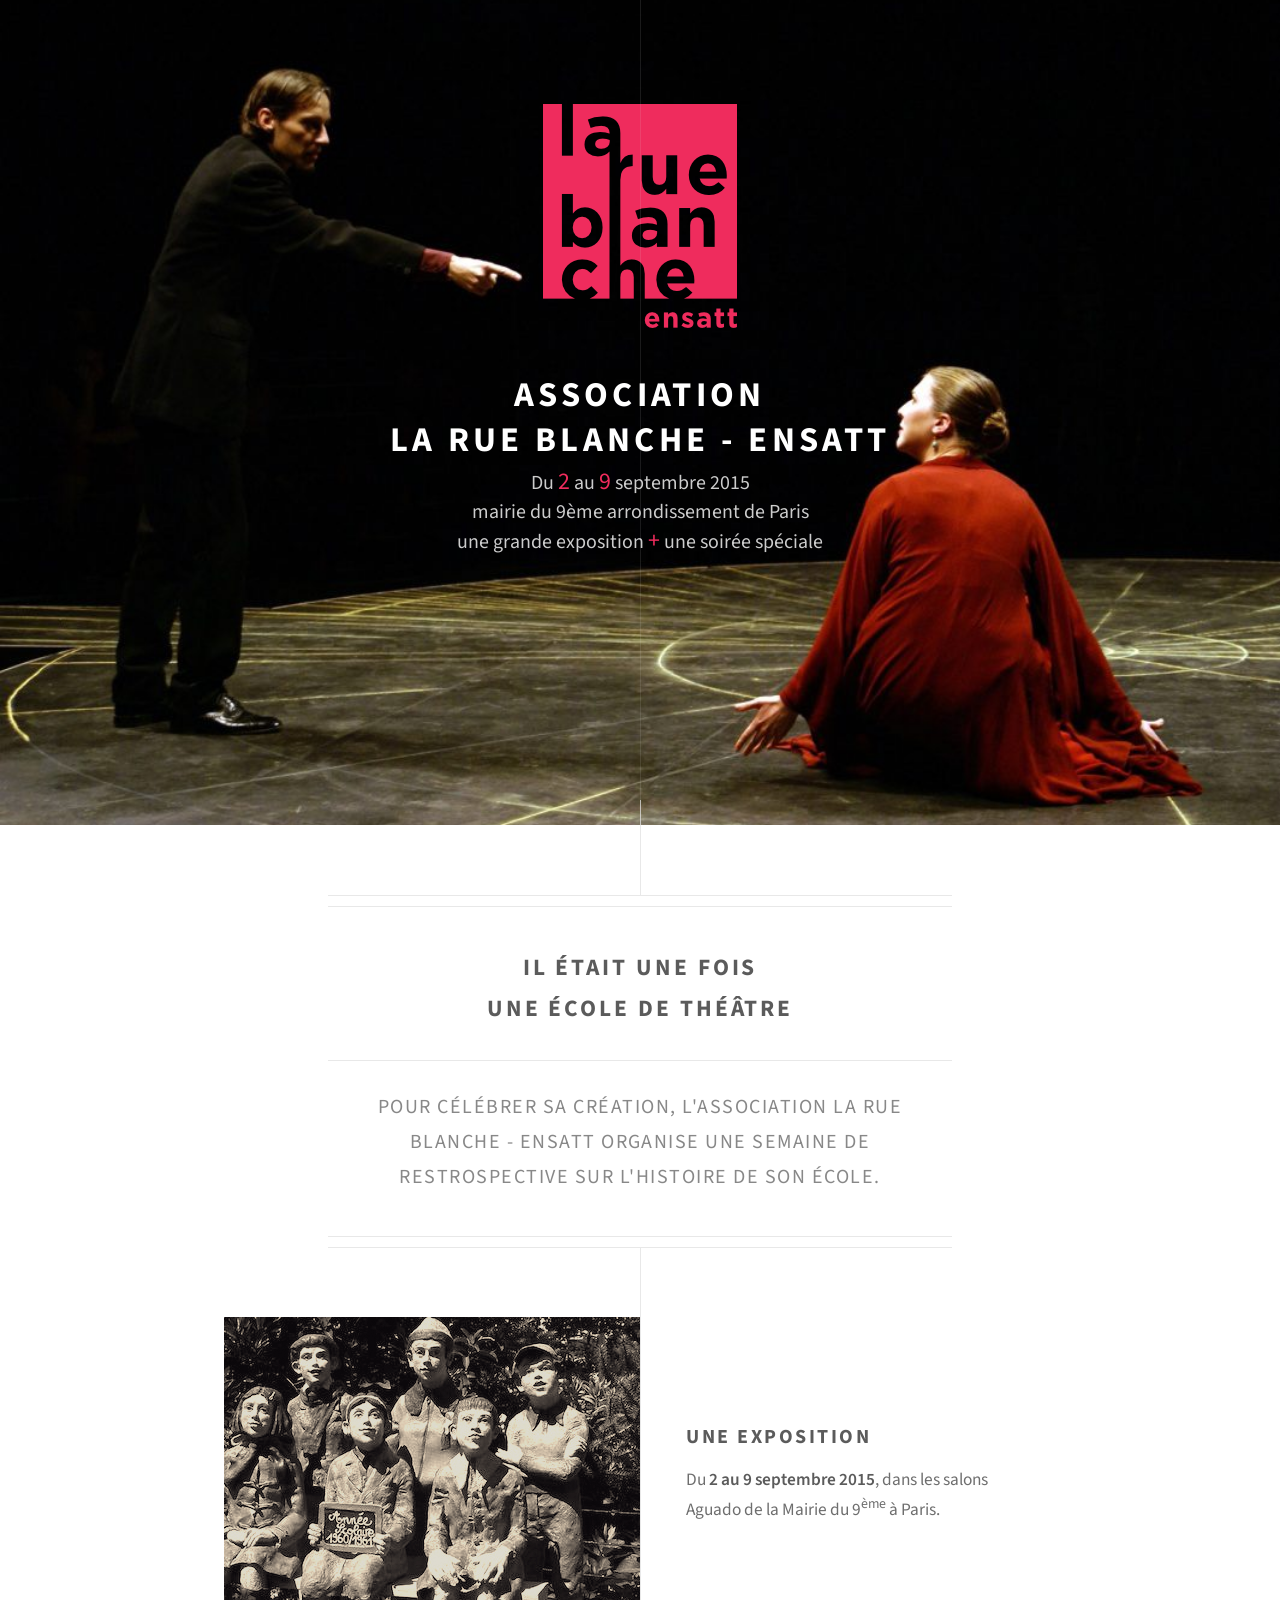
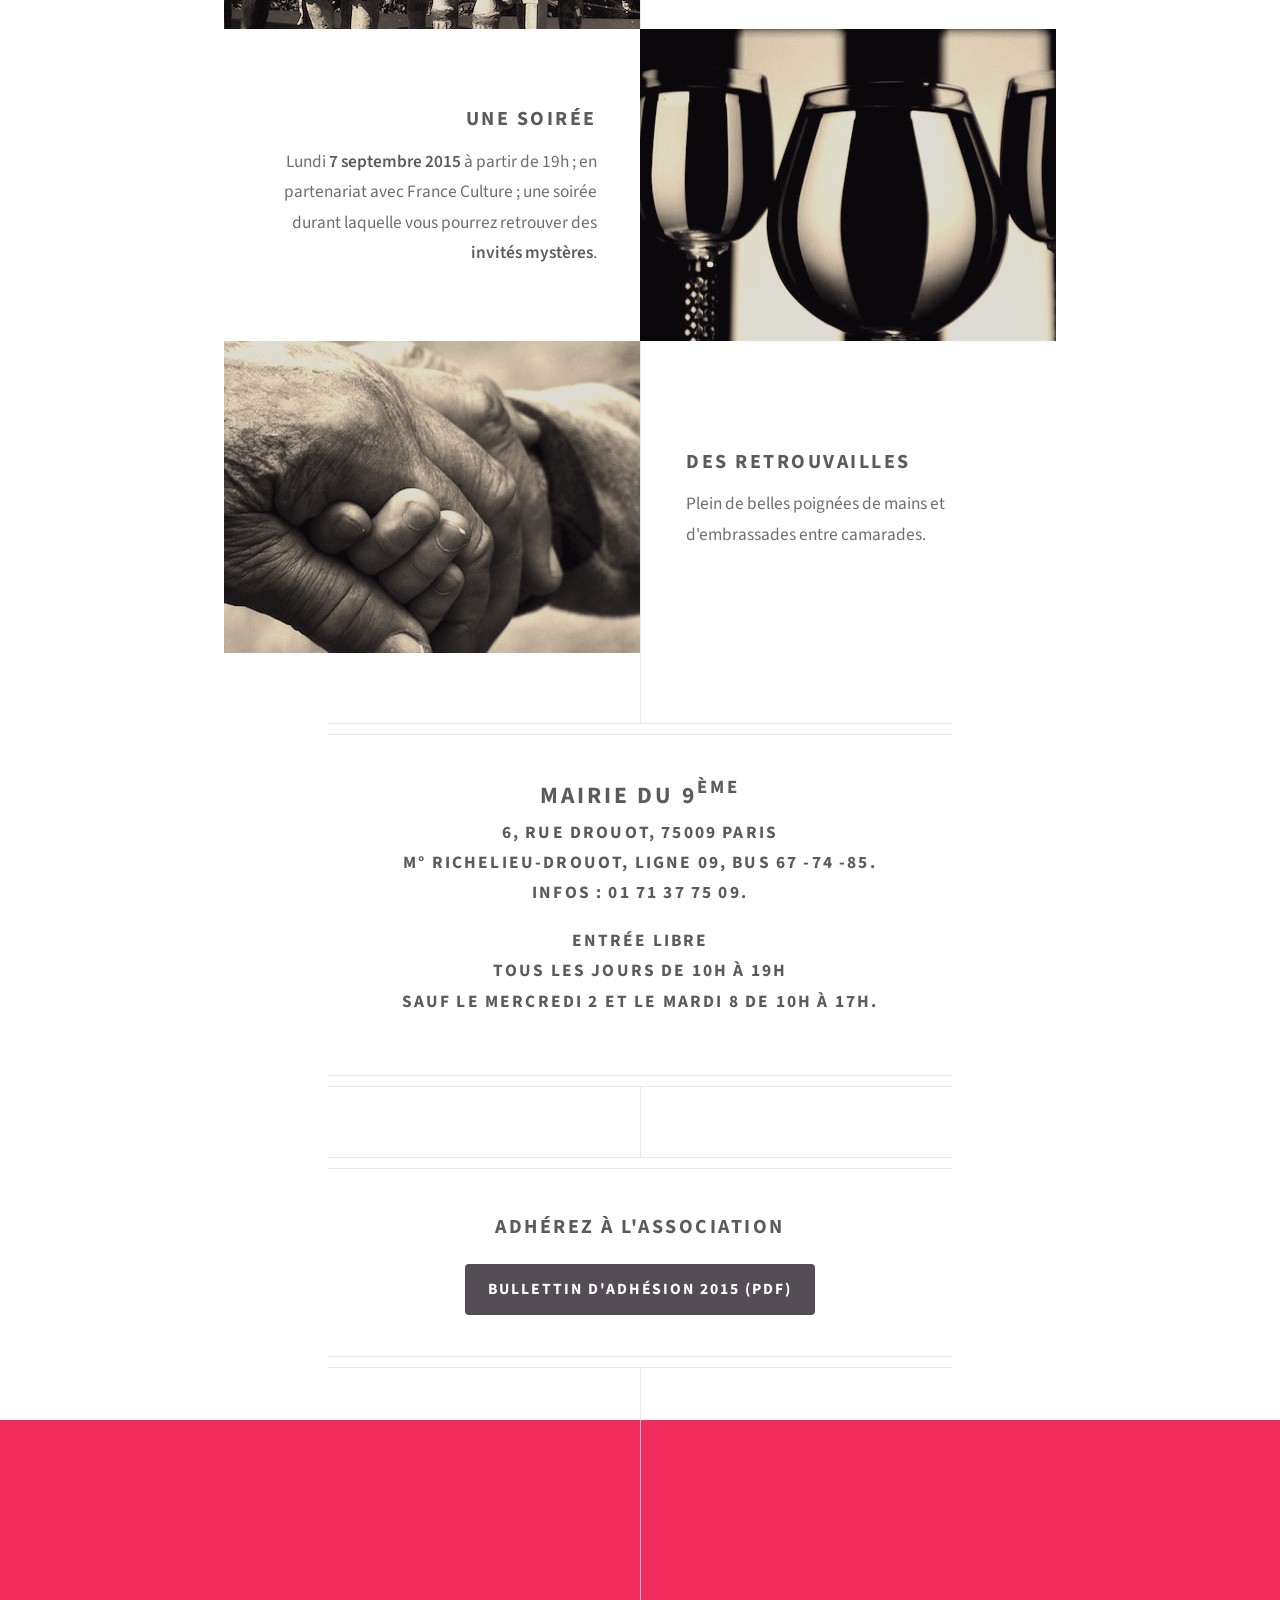
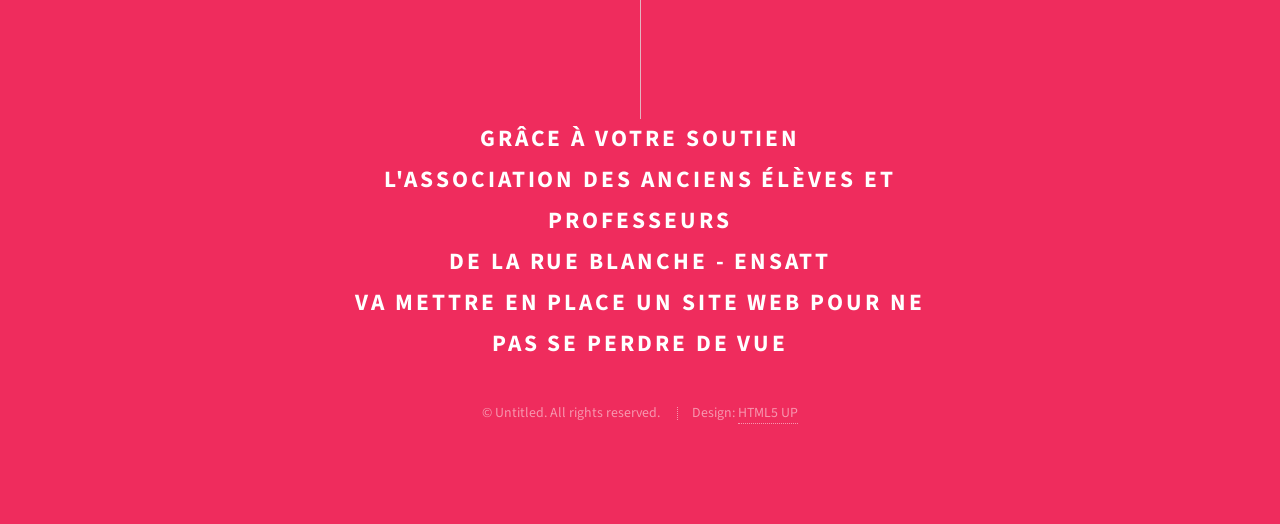
==== index.html @ acff4a2f "optimisation" ====
<!DOCTYPE HTML>
<!--
	Directive by HTML5 UP
	html5up.net | @n33co
	Free for personal and commercial use under the CCA 3.0 license (html5up.net/license)
-->
<html>

<head>
    <title>Association de la rue blanche ENSATT - l'exposition</title>
    <meta charset="utf-8" />
    <meta name="viewport" content="width=device-width, initial-scale=1" />
    <!--[if lte IE 8]><script src="assets/js/ie/html5shiv.js"></script><![endif]-->
    <link rel="stylesheet" href="assets/css/main.css" />
    <!--[if lte IE 8]><link rel="stylesheet" href="assets/css/ie8.css" /><![endif]-->
    <link rel="apple-touch-icon" sizes="57x57" href="ico/apple-icon-57x57.png">
    <link rel="apple-touch-icon" sizes="60x60" href="ico/apple-icon-60x60.png">
    <link rel="apple-touch-icon" sizes="72x72" href="ico/apple-icon-72x72.png">
    <link rel="apple-touch-icon" sizes="76x76" href="ico/apple-icon-76x76.png">
    <link rel="apple-touch-icon" sizes="114x114" href="ico//apple-icon-114x114.png">
    <link rel="apple-touch-icon" sizes="120x120" href="ico//apple-icon-120x120.png">
    <link rel="apple-touch-icon" sizes="144x144" href="ico//apple-icon-144x144.png">
    <link rel="apple-touch-icon" sizes="152x152" href="ico//apple-icon-152x152.png">
    <link rel="apple-touch-icon" sizes="180x180" href="ico//apple-icon-180x180.png">
    <link rel="icon" type="image/png" sizes="192x192" href="ico/android-icon-192x192.png">
    <link rel="icon" type="image/png" sizes="32x32" href="ico/favicon-32x32.png">
    <link rel="icon" type="image/png" sizes="96x96" href="ico/favicon-96x96.png">
    <link rel="icon" type="image/png" sizes="16x16" href="ico/favicon-16x16.png">
    <link rel="manifest" href="ico/manifest.json">
    <meta name="msapplication-TileColor" content="#ffffff">
    <meta name="msapplication-TileImage" content="ico/ms-icon-144x144.png">
    <meta name="theme-color" content="#ffffff">
</head>

<body>
    <!-- Header -->
    <div id="header">
        <img src="img/logo-rue-blanche-ensatt.png" alt="Logo la rue blanche Ensatt">
        <h1>Association<br> La rue blanche - ENSATT</h1>
        <p>Du <span class="color">2</span> au <span class="color">9</span> septembre 2015
            <br> mairie du 9ème arrondissement de Paris
            <br> une grande exposition <span class="color">+</span> une soirée spéciale</p>
        <br>
        <br>
    </div>
    <!-- Main -->
    <div id="main">
        <header class="major container 75%">
            <h2>Il était une fois<br> une école de théâtre</h2>
            <p>Pour célébrer sa création, l'association La rue Blanche - ENSATT organise une semaine de restrospective sur l'histoire de son école.</p>
        </header>
        <div class="box alt container">
            <section class="feature left">
                <span class="image"><img src="images/classes.jpg" alt="" /></span>
                <div class="content">
                    <h3>Une exposition</h3>
                    <p>Du <strong>2 au 9 septembre 2015</strong>, dans les salons Aguado de la Mairie du 9<sup>ème</sup> à Paris.</p>
                </div>
            </section>
            <section class="feature right">
                <span class="image"><img src="images/verres.jpg" alt="" /></span>
                <div class="content">
                    <h3>Une soirée</h3>
                    <p>Lundi <strong>7 septembre 2015</strong> à partir de 19h ; en partenariat avec France Culture ; une soirée durant laquelle vous pourrez retrouver des <strong>invités mystères</strong>.</p>
                </div>
            </section>
            <section class="feature left">
                <span class="image"><img src="images/mains.jpg" alt="" /></span>
                <div class="content">
                    <h3>Des retrouvailles</h3>
                    <p>Plein de belles poignées de mains et d'embrassades entre camarades.</p>
                </div>
            </section>
        </div>
        <header class="major container 75%">
            <h2>Mairie du 9<sup>ème</sup></h2>
            <h6>6, rue Drouot, 75009 Paris<br>M° Richelieu-Drouot, Ligne 09, Bus 67 -74 -85.<br>Infos : 01 71 37 75 09.
					</h6>
            <h6>Entrée libre<br>Tous les jours de 10h à 19h<br>Sauf le mercredi 2 et le mardi 8 de 10h à 17h.</h6>
        </header>
        <!-- 				<div class="major container 75%">
					<h2>Avec votre soutien
					<br>
					l'Association des anciens
					<br>
					de la rue blanche - ENSATT
					<br>
					va mettre en place un site web pour ne pas se perdre de vue
					</h2>
				</div> -->
        <!--
				<div class="box container">
					<header>
						<h2>A lot of generic stuff</h2>
					</header>
					<section>
						<header>
							<h3>Paragraph</h3>
							<p>This is the subtitle for this particular heading</p>
						</header>
						<p>Phasellus nisl nisl, varius id <sup>porttitor sed pellentesque</sup> ac orci. Pellentesque
						habitant <strong>strong</strong> tristique <b>bold</b> et netus <i>italic</i> malesuada <em>emphasized</em> ac turpis egestas. Morbi
						leo suscipit ut. Praesent <sub>id turpis vitae</sub> turpis pretium ultricies. Vestibulum sit
						amet risus elit.</p>
					</section>
					<section>
						<header>
							<h3>Blockquote</h3>
						</header>
						<blockquote>Fringilla nisl. Donec accumsan interdum nisi, quis tincidunt felis sagittis eget.
						tempus euismod. Vestibulum ante ipsum primis in faucibus.</blockquote>
					</section>
					<section>
						<header>
							<h3>Divider</h3>
						</header>
						<p>Donec consectetur vestibulum dolor et pulvinar. Etiam vel felis enim, at viverra
						ligula. Ut porttitor sagittis lorem, quis eleifend nisi ornare vel. Praesent nec orci
						facilisis leo magna. Cras sit amet urna eros, id egestas urna. Quisque aliquam
						tempus euismod. Vestibulum ante ipsum primis in faucibus orci luctus et ultrices
						posuere cubilia.</p>
						<hr />
						<p>Donec consectetur vestibulum dolor et pulvinar. Etiam vel felis enim, at viverra
						ligula. Ut porttitor sagittis lorem, quis eleifend nisi ornare vel. Praesent nec orci
						facilisis leo magna. Cras sit amet urna eros, id egestas urna. Quisque aliquam
						tempus euismod. Vestibulum ante ipsum primis in faucibus orci luctus et ultrices
						posuere cubilia.</p>
					</section>
					<section>
						<header>
							<h3>Unordered List</h3>
						</header>
						<ul class="default">
							<li>Donec consectetur vestibulum dolor et pulvinar. Etiam vel felis enim, at viverra ligula. Ut porttitor sagittis lorem, quis eleifend nisi ornare vel.</li>
							<li>Donec consectetur vestibulum dolor et pulvinar. Etiam vel felis enim, at viverra ligula. Ut porttitor sagittis lorem, quis eleifend nisi ornare vel.</li>
							<li>Donec consectetur vestibulum dolor et pulvinar. Etiam vel felis enim, at viverra ligula. Ut porttitor sagittis lorem, quis eleifend nisi ornare vel.</li>
							<li>Donec consectetur vestibulum dolor et pulvinar. Etiam vel felis enim, at viverra ligula. Ut porttitor sagittis lorem, quis eleifend nisi ornare vel.</li>
						</ul>
					</section>
					<section>
						<header>
							<h3>Ordered List</h3>
						</header>
						<ol class="default">
							<li>Donec consectetur vestibulum dolor et pulvinar. Etiam vel felis enim, at viverra ligula. Ut porttitor sagittis lorem, quis eleifend nisi ornare vel.</li>
							<li>Donec consectetur vestibulum dolor et pulvinar. Etiam vel felis enim, at viverra ligula. Ut porttitor sagittis lorem, quis eleifend nisi ornare vel.</li>
							<li>Donec consectetur vestibulum dolor et pulvinar. Etiam vel felis enim, at viverra ligula. Ut porttitor sagittis lorem, quis eleifend nisi ornare vel.</li>
							<li>Donec consectetur vestibulum dolor et pulvinar. Etiam vel felis enim, at viverra ligula. Ut porttitor sagittis lorem, quis eleifend nisi ornare vel.</li>
						</ol>
					</section>
					<section>
						<header>
							<h3>Table</h3>
						</header>
						<div class="table-wrapper">
							<table class="default">
								<thead>
									<tr>
										<th>ID</th>
										<th>Name</th>
										<th>Description</th>
										<th>Price</th>
									</tr>
								</thead>
								<tbody>
									<tr>
										<td>45815</td>
										<td>Something</td>
										<td>Ut porttitor sagittis lorem, quis eleifend nisi ornare vel.</td>
										<td>29.99</td>
									</tr>
									<tr>
										<td>24524</td>
										<td>Nothing</td>
										<td>Ut porttitor sagittis lorem, quis eleifend nisi ornare vel.</td>
										<td>19.99</td>
									</tr>
									<tr>
										<td>45815</td>
										<td>Something</td>
										<td>Ut porttitor sagittis lorem, quis eleifend nisi ornare vel.</td>
										<td>29.99</td>
									</tr>
									<tr>
										<td>24524</td>
										<td>Nothing</td>
										<td>Ut porttitor sagittis lorem, quis eleifend nisi ornare vel.</td>
										<td>19.99</td>
									</tr>
								</tbody>
								<tfoot>
									<tr>
										<td colspan="3"></td>
										<td>100.00</td>
									</tr>
								</tfoot>
							</table>
						</div>
					</section>
					<section>
						<header>
							<h3>Form</h3>
						</header>
						<form method="post" action="#">
							<div class="row">
								<div class="6u 12u(mobilep)">
									<label for="name">Name</label>
									<input class="text" type="text" name="name" id="name" value="" placeholder="John Doe" />
								</div>
								<div class="6u 12u(mobilep)">
									<label for="email">Email</label>
									<input class="text" type="text" name="email" id="email" value="" placeholder="johndoe@domain.tld" />
								</div>
							</div>
							<div class="row">
								<div class="12u">
									<label for="subject">Subject</label>
									<input class="text" type="text" name="subject" id="subject" value="" placeholder="Enter your subject" />
								</div>
							</div>
							<div class="row">
								<div class="12u">
									<label for="subject">Message</label>
									<textarea name="message" id="message" placeholder="Enter your message" rows="6"></textarea>
								</div>
							</div>
							<div class="row">
								<div class="12u">
									<ul class="actions">
										<li><input type="submit" value="Send" /></li>
										<li><input type="reset" value="Reset" class="alt" /></li>
									</ul>
								</div>
							</div>
						</form>
					</section>
				</div>
				-->
        <footer class="major container 75%">
            <h3>Adhérez à l'association</h3>
            <ul class="actions">
                <li><a href="/documents/bulletin-adhesion-lrb-ensat-2015.pdf" class="button">Bullettin d'adhésion 2015 (pdf)</a></li>
            </ul>
        </footer>
    </div>
    <!-- Footer -->
    <div id="footer">
        <div class="container 75%">
            <div class="major container 75%">
                <h2>Grâce à votre soutien
					<br>
					L'Association des anciens élèves et professeurs
					<br>
					de la rue blanche - ENSATT
					<br>
					va mettre en place un site web pour ne pas se perdre de vue
					</h2>
            </div>
            <!-- 	<header class="major last">
						<h2>Inscription à la newsletter</h2>
					</header>

					<p>Envoyer nous votre adresse afin que nous puissions vous envoyer les actualités de l'association.</p>

					<form method="post" action="#">
						<div class="row">
							<div class="12u">
								<input type="email" name="email" placeholder="Email" />
							</div>
						</div>
						<div class="row">
							<div class="12u">
								<ul class="actions">
									<li><input type="submit" value="S'inscrire" /></li>
								</ul>
							</div>
						</div>
					</form>

					<ul class="icons">
						<li><a href="#" class="icon fa-twitter"><span class="label">Twitter</span></a></li>
						<li><a href="#" class="icon fa-facebook"><span class="label">Facebook</span></a></li>
						<li><a href="#" class="icon fa-instagram"><span class="label">Instagram</span></a></li>
						<li><a href="#" class="icon fa-github"><span class="label">Github</span></a></li>
					</ul> -->
            <ul class="copyright">
                <li>&copy; Untitled. All rights reserved.</li>
                <li>Design: <a href="http://html5up.net">HTML5 UP</a></li>
            </ul>
        </div>
    </div>
    <!-- Scripts -->
    <!-- <script src="assets/js/jquery.min.js"></script>
    <script src="assets/js/skel.min.js"></script>
    <script src="assets/js/util.js"></script> -->
    <!--[if lte IE 8]><script src="assets/js/ie/respond.min.js"></script><![endif]-->
    <!-- <script src="assets/js/main.js"></script> -->
</body>

</html>
---- assets/css/main.css ----
@import url("font-awesome.min.css");
@import url("http://fonts.googleapis.com/css?family=Source+Sans+Pro:300,300italic,400,400italic,600,600italic,700,700italic");

/*
	Directive by HTML5 UP
	html5up.net | @n33co
	Free for personal and commercial use under the CCA 3.0 license (html5up.net/license)
*/

/* Reset */

	html, body, div, span, applet, object, iframe, h1, h2, h3, h4, h5, h6, p, blockquote, pre, a, abbr, acronym, address, big, cite, code, del, dfn, em, img, ins, kbd, q, s, samp, small, strike, strong, sub, sup, tt, var, b, u, i, center, dl, dt, dd, ol, ul, li, fieldset, form, label, legend, table, caption, tbody, tfoot, thead, tr, th, td, article, aside, canvas, details, embed, figure, figcaption, footer, header, hgroup, menu, nav, output, ruby, section, summary, time, mark, audio, video {
		margin: 0;
		padding: 0;
		border: 0;
		font-size: 100%;
		font: inherit;
		vertical-align: baseline;
	}

	article, aside, details, figcaption, figure, footer, header, hgroup, menu, nav, section {
		display: block;
	}

	body {
		line-height: 1;
	}

	ol, ul {
		list-style: none;
	}

	blockquote, q {
		quotes: none;
	}

	blockquote:before, blockquote:after, q:before, q:after {
		content: '';
		content: none;
	}

	table {
		border-collapse: collapse;
		border-spacing: 0;
	}

	body {
		-webkit-text-size-adjust: none;
	}

/* Box Model */

	*, *:before, *:after {
		-moz-box-sizing: border-box;
		-webkit-box-sizing: border-box;
		box-sizing: border-box;
	}

/* Containers */

	.container {
		margin-left: auto;
		margin-right: auto;
	}

	.container.\31 25\25 {
		width: 100%;
		max-width: 63.75em;
		min-width: 51em;
	}

	.container.\37 5\25 {
		width: 38.25em;
	}

	.container.\35 0\25 {
		width: 25.5em;
	}

	.container.\32 5\25 {
		width: 12.75em;
	}

	.container {
		width: 51em;
	}

	@media screen and (max-width: 1680px) {

		.container.\31 25\25 {
			width: 100%;
			max-width: 63.75em;
			min-width: 51em;
		}

		.container.\37 5\25 {
			width: 38.25em;
		}

		.container.\35 0\25 {
			width: 25.5em;
		}

		.container.\32 5\25 {
			width: 12.75em;
		}

		.container {
			width: 51em;
		}

	}

	@media screen and (max-width: 1280px) {

		.container.\31 25\25 {
			width: 100%;
			max-width: 60em;
			min-width: 48em;
		}

		.container.\37 5\25 {
			width: 36em;
		}

		.container.\35 0\25 {
			width: 24em;
		}

		.container.\32 5\25 {
			width: 12em;
		}

		.container {
			width: 48em;
		}

	}

	@media screen and (max-width: 980px) {

		.container.\31 25\25 {
			width: 100%;
			max-width: 118.75%;
			min-width: 95%;
		}

		.container.\37 5\25 {
			width: 71.25%;
		}

		.container.\35 0\25 {
			width: 47.5%;
		}

		.container.\32 5\25 {
			width: 23.75%;
		}

		.container {
			width: 95%;
		}

	}

	@media screen and (max-width: 840px) {

		.container.\31 25\25 {
			width: 100%;
			max-width: 118.75%;
			min-width: 95%;
		}

		.container.\37 5\25 {
			width: 71.25%;
		}

		.container.\35 0\25 {
			width: 47.5%;
		}

		.container.\32 5\25 {
			width: 23.75%;
		}

		.container {
			width: 95% !important;
		}

	}

	@media screen and (max-width: 736px) {

		.container.\31 25\25 {
			width: 100%;
			max-width: 112.5%;
			min-width: 90%;
		}

		.container.\37 5\25 {
			width: 67.5%;
		}

		.container.\35 0\25 {
			width: 45%;
		}

		.container.\32 5\25 {
			width: 22.5%;
		}

		.container {
			width: 90% !important;
		}

	}

	@media screen and (max-width: 480px) {

		.container.\31 25\25 {
			width: 100%;
			max-width: 125%;
			min-width: 100%;
		}

		.container.\37 5\25 {
			width: 75%;
		}

		.container.\35 0\25 {
			width: 50%;
		}

		.container.\32 5\25 {
			width: 25%;
		}

		.container {
			width: 100% !important;
		}

	}

/* Grid */

	.row {
		border-bottom: solid 1px transparent;
		-moz-box-sizing: border-box;
		-webkit-box-sizing: border-box;
		box-sizing: border-box;
	}

	.row > * {
		float: left;
		-moz-box-sizing: border-box;
		-webkit-box-sizing: border-box;
		box-sizing: border-box;
	}

	.row:after, .row:before {
		content: '';
		display: block;
		clear: both;
		height: 0;
	}

	.row.uniform > * > :first-child {
		margin-top: 0;
	}

	.row.uniform > * > :last-child {
		margin-bottom: 0;
	}

	.row.\30 \25 > * {
		padding: 0px 0 0 0px;
	}

	.row.\30 \25 {
		margin: 0px 0 -1px 0px;
	}

	.row.uniform.\30 \25 > * {
		padding: 0px 0 0 0px;
	}

	.row.uniform.\30 \25 {
		margin: 0px 0 -1px 0px;
	}

	.row > * {
		padding: 30px 0 0 30px;
	}

	.row {
		margin: -30px 0 -1px -30px;
	}

	.row.uniform > * {
		padding: 30px 0 0 30px;
	}

	.row.uniform {
		margin: -30px 0 -1px -30px;
	}

	.row.\32 00\25 > * {
		padding: 60px 0 0 60px;
	}

	.row.\32 00\25 {
		margin: -60px 0 -1px -60px;
	}

	.row.uniform.\32 00\25 > * {
		padding: 60px 0 0 60px;
	}

	.row.uniform.\32 00\25 {
		margin: -60px 0 -1px -60px;
	}

	.row.\31 50\25 > * {
		padding: 45px 0 0 45px;
	}

	.row.\31 50\25 {
		margin: -45px 0 -1px -45px;
	}

	.row.uniform.\31 50\25 > * {
		padding: 45px 0 0 45px;
	}

	.row.uniform.\31 50\25 {
		margin: -45px 0 -1px -45px;
	}

	.row.\35 0\25 > * {
		padding: 15px 0 0 15px;
	}

	.row.\35 0\25 {
		margin: -15px 0 -1px -15px;
	}

	.row.uniform.\35 0\25 > * {
		padding: 15px 0 0 15px;
	}

	.row.uniform.\35 0\25 {
		margin: -15px 0 -1px -15px;
	}

	.row.\32 5\25 > * {
		padding: 7.5px 0 0 7.5px;
	}

	.row.\32 5\25 {
		margin: -7.5px 0 -1px -7.5px;
	}

	.row.uniform.\32 5\25 > * {
		padding: 7.5px 0 0 7.5px;
	}

	.row.uniform.\32 5\25 {
		margin: -7.5px 0 -1px -7.5px;
	}

	.\31 2u, .\31 2u\24 {
		width: 100%;
		clear: none;
		margin-left: 0;
	}

	.\31 1u, .\31 1u\24 {
		width: 91.6666666667%;
		clear: none;
		margin-left: 0;
	}

	.\31 0u, .\31 0u\24 {
		width: 83.3333333333%;
		clear: none;
		margin-left: 0;
	}

	.\39 u, .\39 u\24 {
		width: 75%;
		clear: none;
		margin-left: 0;
	}

	.\38 u, .\38 u\24 {
		width: 66.6666666667%;
		clear: none;
		margin-left: 0;
	}

	.\37 u, .\37 u\24 {
		width: 58.3333333333%;
		clear: none;
		margin-left: 0;
	}

	.\36 u, .\36 u\24 {
		width: 50%;
		clear: none;
		margin-left: 0;
	}

	.\35 u, .\35 u\24 {
		width: 41.6666666667%;
		clear: none;
		margin-left: 0;
	}

	.\34 u, .\34 u\24 {
		width: 33.3333333333%;
		clear: none;
		margin-left: 0;
	}

	.\33 u, .\33 u\24 {
		width: 25%;
		clear: none;
		margin-left: 0;
	}

	.\32 u, .\32 u\24 {
		width: 16.6666666667%;
		clear: none;
		margin-left: 0;
	}

	.\31 u, .\31 u\24 {
		width: 8.3333333333%;
		clear: none;
		margin-left: 0;
	}

	.\31 2u\24 + *,
	.\31 1u\24 + *,
	.\31 0u\24 + *,
	.\39 u\24 + *,
	.\38 u\24 + *,
	.\37 u\24 + *,
	.\36 u\24 + *,
	.\35 u\24 + *,
	.\34 u\24 + *,
	.\33 u\24 + *,
	.\32 u\24 + *,
	.\31 u\24 + * {
		clear: left;
	}

	.\-11u {
		margin-left: 91.66667%;
	}

	.\-10u {
		margin-left: 83.33333%;
	}

	.\-9u {
		margin-left: 75%;
	}

	.\-8u {
		margin-left: 66.66667%;
	}

	.\-7u {
		margin-left: 58.33333%;
	}

	.\-6u {
		margin-left: 50%;
	}

	.\-5u {
		margin-left: 41.66667%;
	}

	.\-4u {
		margin-left: 33.33333%;
	}

	.\-3u {
		margin-left: 25%;
	}

	.\-2u {
		margin-left: 16.66667%;
	}

	.\-1u {
		margin-left: 8.33333%;
	}

	@media screen and (max-width: 1680px) {

		.row > * {
			padding: 30px 0 0 30px;
		}

		.row {
			margin: -30px 0 -1px -30px;
		}

		.row.uniform > * {
			padding: 30px 0 0 30px;
		}

		.row.uniform {
			margin: -30px 0 -1px -30px;
		}

		.row.\32 00\25 > * {
			padding: 60px 0 0 60px;
		}

		.row.\32 00\25 {
			margin: -60px 0 -1px -60px;
		}

		.row.uniform.\32 00\25 > * {
			padding: 60px 0 0 60px;
		}

		.row.uniform.\32 00\25 {
			margin: -60px 0 -1px -60px;
		}

		.row.\31 50\25 > * {
			padding: 45px 0 0 45px;
		}

		.row.\31 50\25 {
			margin: -45px 0 -1px -45px;
		}

		.row.uniform.\31 50\25 > * {
			padding: 45px 0 0 45px;
		}

		.row.uniform.\31 50\25 {
			margin: -45px 0 -1px -45px;
		}

		.row.\35 0\25 > * {
			padding: 15px 0 0 15px;
		}

		.row.\35 0\25 {
			margin: -15px 0 -1px -15px;
		}

		.row.uniform.\35 0\25 > * {
			padding: 15px 0 0 15px;
		}

		.row.uniform.\35 0\25 {
			margin: -15px 0 -1px -15px;
		}

		.row.\32 5\25 > * {
			padding: 7.5px 0 0 7.5px;
		}

		.row.\32 5\25 {
			margin: -7.5px 0 -1px -7.5px;
		}

		.row.uniform.\32 5\25 > * {
			padding: 7.5px 0 0 7.5px;
		}

		.row.uniform.\32 5\25 {
			margin: -7.5px 0 -1px -7.5px;
		}

		.\31 2u\28wide\29, .\31 2u\24\28wide\29 {
			width: 100%;
			clear: none;
			margin-left: 0;
		}

		.\31 1u\28wide\29, .\31 1u\24\28wide\29 {
			width: 91.6666666667%;
			clear: none;
			margin-left: 0;
		}

		.\31 0u\28wide\29, .\31 0u\24\28wide\29 {
			width: 83.3333333333%;
			clear: none;
			margin-left: 0;
		}

		.\39 u\28wide\29, .\39 u\24\28wide\29 {
			width: 75%;
			clear: none;
			margin-left: 0;
		}

		.\38 u\28wide\29, .\38 u\24\28wide\29 {
			width: 66.6666666667%;
			clear: none;
			margin-left: 0;
		}

		.\37 u\28wide\29, .\37 u\24\28wide\29 {
			width: 58.3333333333%;
			clear: none;
			margin-left: 0;
		}

		.\36 u\28wide\29, .\36 u\24\28wide\29 {
			width: 50%;
			clear: none;
			margin-left: 0;
		}

		.\35 u\28wide\29, .\35 u\24\28wide\29 {
			width: 41.6666666667%;
			clear: none;
			margin-left: 0;
		}

		.\34 u\28wide\29, .\34 u\24\28wide\29 {
			width: 33.3333333333%;
			clear: none;
			margin-left: 0;
		}

		.\33 u\28wide\29, .\33 u\24\28wide\29 {
			width: 25%;
			clear: none;
			margin-left: 0;
		}

		.\32 u\28wide\29, .\32 u\24\28wide\29 {
			width: 16.6666666667%;
			clear: none;
			margin-left: 0;
		}

		.\31 u\28wide\29, .\31 u\24\28wide\29 {
			width: 8.3333333333%;
			clear: none;
			margin-left: 0;
		}

		.\31 2u\24\28wide\29 + *,
		.\31 1u\24\28wide\29 + *,
		.\31 0u\24\28wide\29 + *,
		.\39 u\24\28wide\29 + *,
		.\38 u\24\28wide\29 + *,
		.\37 u\24\28wide\29 + *,
		.\36 u\24\28wide\29 + *,
		.\35 u\24\28wide\29 + *,
		.\34 u\24\28wide\29 + *,
		.\33 u\24\28wide\29 + *,
		.\32 u\24\28wide\29 + *,
		.\31 u\24\28wide\29 + * {
			clear: left;
		}

		.\-11u\28wide\29 {
			margin-left: 91.66667%;
		}

		.\-10u\28wide\29 {
			margin-left: 83.33333%;
		}

		.\-9u\28wide\29 {
			margin-left: 75%;
		}

		.\-8u\28wide\29 {
			margin-left: 66.66667%;
		}

		.\-7u\28wide\29 {
			margin-left: 58.33333%;
		}

		.\-6u\28wide\29 {
			margin-left: 50%;
		}

		.\-5u\28wide\29 {
			margin-left: 41.66667%;
		}

		.\-4u\28wide\29 {
			margin-left: 33.33333%;
		}

		.\-3u\28wide\29 {
			margin-left: 25%;
		}

		.\-2u\28wide\29 {
			margin-left: 16.66667%;
		}

		.\-1u\28wide\29 {
			margin-left: 8.33333%;
		}

	}

	@media screen and (max-width: 1280px) {

		.row > * {
			padding: 30px 0 0 30px;
		}

		.row {
			margin: -30px 0 -1px -30px;
		}

		.row.uniform > * {
			padding: 30px 0 0 30px;
		}

		.row.uniform {
			margin: -30px 0 -1px -30px;
		}

		.row.\32 00\25 > * {
			padding: 60px 0 0 60px;
		}

		.row.\32 00\25 {
			margin: -60px 0 -1px -60px;
		}

		.row.uniform.\32 00\25 > * {
			padding: 60px 0 0 60px;
		}

		.row.uniform.\32 00\25 {
			margin: -60px 0 -1px -60px;
		}

		.row.\31 50\25 > * {
			padding: 45px 0 0 45px;
		}

		.row.\31 50\25 {
			margin: -45px 0 -1px -45px;
		}

		.row.uniform.\31 50\25 > * {
			padding: 45px 0 0 45px;
		}

		.row.uniform.\31 50\25 {
			margin: -45px 0 -1px -45px;
		}

		.row.\35 0\25 > * {
			padding: 15px 0 0 15px;
		}

		.row.\35 0\25 {
			margin: -15px 0 -1px -15px;
		}

		.row.uniform.\35 0\25 > * {
			padding: 15px 0 0 15px;
		}

		.row.uniform.\35 0\25 {
			margin: -15px 0 -1px -15px;
		}

		.row.\32 5\25 > * {
			padding: 7.5px 0 0 7.5px;
		}

		.row.\32 5\25 {
			margin: -7.5px 0 -1px -7.5px;
		}

		.row.uniform.\32 5\25 > * {
			padding: 7.5px 0 0 7.5px;
		}

		.row.uniform.\32 5\25 {
			margin: -7.5px 0 -1px -7.5px;
		}

		.\31 2u\28normal\29, .\31 2u\24\28normal\29 {
			width: 100%;
			clear: none;
			margin-left: 0;
		}

		.\31 1u\28normal\29, .\31 1u\24\28normal\29 {
			width: 91.6666666667%;
			clear: none;
			margin-left: 0;
		}

		.\31 0u\28normal\29, .\31 0u\24\28normal\29 {
			width: 83.3333333333%;
			clear: none;
			margin-left: 0;
		}

		.\39 u\28normal\29, .\39 u\24\28normal\29 {
			width: 75%;
			clear: none;
			margin-left: 0;
		}

		.\38 u\28normal\29, .\38 u\24\28normal\29 {
			width: 66.6666666667%;
			clear: none;
			margin-left: 0;
		}

		.\37 u\28normal\29, .\37 u\24\28normal\29 {
			width: 58.3333333333%;
			clear: none;
			margin-left: 0;
		}

		.\36 u\28normal\29, .\36 u\24\28normal\29 {
			width: 50%;
			clear: none;
			margin-left: 0;
		}

		.\35 u\28normal\29, .\35 u\24\28normal\29 {
			width: 41.6666666667%;
			clear: none;
			margin-left: 0;
		}

		.\34 u\28normal\29, .\34 u\24\28normal\29 {
			width: 33.3333333333%;
			clear: none;
			margin-left: 0;
		}

		.\33 u\28normal\29, .\33 u\24\28normal\29 {
			width: 25%;
			clear: none;
			margin-left: 0;
		}

		.\32 u\28normal\29, .\32 u\24\28normal\29 {
			width: 16.6666666667%;
			clear: none;
			margin-left: 0;
		}

		.\31 u\28normal\29, .\31 u\24\28normal\29 {
			width: 8.3333333333%;
			clear: none;
			margin-left: 0;
		}

		.\31 2u\24\28normal\29 + *,
		.\31 1u\24\28normal\29 + *,
		.\31 0u\24\28normal\29 + *,
		.\39 u\24\28normal\29 + *,
		.\38 u\24\28normal\29 + *,
		.\37 u\24\28normal\29 + *,
		.\36 u\24\28normal\29 + *,
		.\35 u\24\28normal\29 + *,
		.\34 u\24\28normal\29 + *,
		.\33 u\24\28normal\29 + *,
		.\32 u\24\28normal\29 + *,
		.\31 u\24\28normal\29 + * {
			clear: left;
		}

		.\-11u\28normal\29 {
			margin-left: 91.66667%;
		}

		.\-10u\28normal\29 {
			margin-left: 83.33333%;
		}

		.\-9u\28normal\29 {
			margin-left: 75%;
		}

		.\-8u\28normal\29 {
			margin-left: 66.66667%;
		}

		.\-7u\28normal\29 {
			margin-left: 58.33333%;
		}

		.\-6u\28normal\29 {
			margin-left: 50%;
		}

		.\-5u\28normal\29 {
			margin-left: 41.66667%;
		}

		.\-4u\28normal\29 {
			margin-left: 33.33333%;
		}

		.\-3u\28normal\29 {
			margin-left: 25%;
		}

		.\-2u\28normal\29 {
			margin-left: 16.66667%;
		}

		.\-1u\28normal\29 {
			margin-left: 8.33333%;
		}

	}

	@media screen and (max-width: 980px) {

		.row > * {
			padding: 30px 0 0 30px;
		}

		.row {
			margin: -30px 0 -1px -30px;
		}

		.row.uniform > * {
			padding: 30px 0 0 30px;
		}

		.row.uniform {
			margin: -30px 0 -1px -30px;
		}

		.row.\32 00\25 > * {
			padding: 60px 0 0 60px;
		}

		.row.\32 00\25 {
			margin: -60px 0 -1px -60px;
		}

		.row.uniform.\32 00\25 > * {
			padding: 60px 0 0 60px;
		}

		.row.uniform.\32 00\25 {
			margin: -60px 0 -1px -60px;
		}

		.row.\31 50\25 > * {
			padding: 45px 0 0 45px;
		}

		.row.\31 50\25 {
			margin: -45px 0 -1px -45px;
		}

		.row.uniform.\31 50\25 > * {
			padding: 45px 0 0 45px;
		}

		.row.uniform.\31 50\25 {
			margin: -45px 0 -1px -45px;
		}

		.row.\35 0\25 > * {
			padding: 15px 0 0 15px;
		}

		.row.\35 0\25 {
			margin: -15px 0 -1px -15px;
		}

		.row.uniform.\35 0\25 > * {
			padding: 15px 0 0 15px;
		}

		.row.uniform.\35 0\25 {
			margin: -15px 0 -1px -15px;
		}

		.row.\32 5\25 > * {
			padding: 7.5px 0 0 7.5px;
		}

		.row.\32 5\25 {
			margin: -7.5px 0 -1px -7.5px;
		}

		.row.uniform.\32 5\25 > * {
			padding: 7.5px 0 0 7.5px;
		}

		.row.uniform.\32 5\25 {
			margin: -7.5px 0 -1px -7.5px;
		}

		.\31 2u\28narrow\29, .\31 2u\24\28narrow\29 {
			width: 100%;
			clear: none;
			margin-left: 0;
		}

		.\31 1u\28narrow\29, .\31 1u\24\28narrow\29 {
			width: 91.6666666667%;
			clear: none;
			margin-left: 0;
		}

		.\31 0u\28narrow\29, .\31 0u\24\28narrow\29 {
			width: 83.3333333333%;
			clear: none;
			margin-left: 0;
		}

		.\39 u\28narrow\29, .\39 u\24\28narrow\29 {
			width: 75%;
			clear: none;
			margin-left: 0;
		}

		.\38 u\28narrow\29, .\38 u\24\28narrow\29 {
			width: 66.6666666667%;
			clear: none;
			margin-left: 0;
		}

		.\37 u\28narrow\29, .\37 u\24\28narrow\29 {
			width: 58.3333333333%;
			clear: none;
			margin-left: 0;
		}

		.\36 u\28narrow\29, .\36 u\24\28narrow\29 {
			width: 50%;
			clear: none;
			margin-left: 0;
		}

		.\35 u\28narrow\29, .\35 u\24\28narrow\29 {
			width: 41.6666666667%;
			clear: none;
			margin-left: 0;
		}

		.\34 u\28narrow\29, .\34 u\24\28narrow\29 {
			width: 33.3333333333%;
			clear: none;
			margin-left: 0;
		}

		.\33 u\28narrow\29, .\33 u\24\28narrow\29 {
			width: 25%;
			clear: none;
			margin-left: 0;
		}

		.\32 u\28narrow\29, .\32 u\24\28narrow\29 {
			width: 16.6666666667%;
			clear: none;
			margin-left: 0;
		}

		.\31 u\28narrow\29, .\31 u\24\28narrow\29 {
			width: 8.3333333333%;
			clear: none;
			margin-left: 0;
		}

		.\31 2u\24\28narrow\29 + *,
		.\31 1u\24\28narrow\29 + *,
		.\31 0u\24\28narrow\29 + *,
		.\39 u\24\28narrow\29 + *,
		.\38 u\24\28narrow\29 + *,
		.\37 u\24\28narrow\29 + *,
		.\36 u\24\28narrow\29 + *,
		.\35 u\24\28narrow\29 + *,
		.\34 u\24\28narrow\29 + *,
		.\33 u\24\28narrow\29 + *,
		.\32 u\24\28narrow\29 + *,
		.\31 u\24\28narrow\29 + * {
			clear: left;
		}

		.\-11u\28narrow\29 {
			margin-left: 91.66667%;
		}

		.\-10u\28narrow\29 {
			margin-left: 83.33333%;
		}

		.\-9u\28narrow\29 {
			margin-left: 75%;
		}

		.\-8u\28narrow\29 {
			margin-left: 66.66667%;
		}

		.\-7u\28narrow\29 {
			margin-left: 58.33333%;
		}

		.\-6u\28narrow\29 {
			margin-left: 50%;
		}

		.\-5u\28narrow\29 {
			margin-left: 41.66667%;
		}

		.\-4u\28narrow\29 {
			margin-left: 33.33333%;
		}

		.\-3u\28narrow\29 {
			margin-left: 25%;
		}

		.\-2u\28narrow\29 {
			margin-left: 16.66667%;
		}

		.\-1u\28narrow\29 {
			margin-left: 8.33333%;
		}

	}

	@media screen and (max-width: 840px) {

		.row > * {
			padding: 20px 0 0 20px;
		}

		.row {
			margin: -20px 0 -1px -20px;
		}

		.row.uniform > * {
			padding: 20px 0 0 20px;
		}

		.row.uniform {
			margin: -20px 0 -1px -20px;
		}

		.row.\32 00\25 > * {
			padding: 40px 0 0 40px;
		}

		.row.\32 00\25 {
			margin: -40px 0 -1px -40px;
		}

		.row.uniform.\32 00\25 > * {
			padding: 40px 0 0 40px;
		}

		.row.uniform.\32 00\25 {
			margin: -40px 0 -1px -40px;
		}

		.row.\31 50\25 > * {
			padding: 30px 0 0 30px;
		}

		.row.\31 50\25 {
			margin: -30px 0 -1px -30px;
		}

		.row.uniform.\31 50\25 > * {
			padding: 30px 0 0 30px;
		}

		.row.uniform.\31 50\25 {
			margin: -30px 0 -1px -30px;
		}

		.row.\35 0\25 > * {
			padding: 10px 0 0 10px;
		}

		.row.\35 0\25 {
			margin: -10px 0 -1px -10px;
		}

		.row.uniform.\35 0\25 > * {
			padding: 10px 0 0 10px;
		}

		.row.uniform.\35 0\25 {
			margin: -10px 0 -1px -10px;
		}

		.row.\32 5\25 > * {
			padding: 5px 0 0 5px;
		}

		.row.\32 5\25 {
			margin: -5px 0 -1px -5px;
		}

		.row.uniform.\32 5\25 > * {
			padding: 5px 0 0 5px;
		}

		.row.uniform.\32 5\25 {
			margin: -5px 0 -1px -5px;
		}

		.\31 2u\28narrower\29, .\31 2u\24\28narrower\29 {
			width: 100%;
			clear: none;
			margin-left: 0;
		}

		.\31 1u\28narrower\29, .\31 1u\24\28narrower\29 {
			width: 91.6666666667%;
			clear: none;
			margin-left: 0;
		}

		.\31 0u\28narrower\29, .\31 0u\24\28narrower\29 {
			width: 83.3333333333%;
			clear: none;
			margin-left: 0;
		}

		.\39 u\28narrower\29, .\39 u\24\28narrower\29 {
			width: 75%;
			clear: none;
			margin-left: 0;
		}

		.\38 u\28narrower\29, .\38 u\24\28narrower\29 {
			width: 66.6666666667%;
			clear: none;
			margin-left: 0;
		}

		.\37 u\28narrower\29, .\37 u\24\28narrower\29 {
			width: 58.3333333333%;
			clear: none;
			margin-left: 0;
		}

		.\36 u\28narrower\29, .\36 u\24\28narrower\29 {
			width: 50%;
			clear: none;
			margin-left: 0;
		}

		.\35 u\28narrower\29, .\35 u\24\28narrower\29 {
			width: 41.6666666667%;
			clear: none;
			margin-left: 0;
		}

		.\34 u\28narrower\29, .\34 u\24\28narrower\29 {
			width: 33.3333333333%;
			clear: none;
			margin-left: 0;
		}

		.\33 u\28narrower\29, .\33 u\24\28narrower\29 {
			width: 25%;
			clear: none;
			margin-left: 0;
		}

		.\32 u\28narrower\29, .\32 u\24\28narrower\29 {
			width: 16.6666666667%;
			clear: none;
			margin-left: 0;
		}

		.\31 u\28narrower\29, .\31 u\24\28narrower\29 {
			width: 8.3333333333%;
			clear: none;
			margin-left: 0;
		}

		.\31 2u\24\28narrower\29 + *,
		.\31 1u\24\28narrower\29 + *,
		.\31 0u\24\28narrower\29 + *,
		.\39 u\24\28narrower\29 + *,
		.\38 u\24\28narrower\29 + *,
		.\37 u\24\28narrower\29 + *,
		.\36 u\24\28narrower\29 + *,
		.\35 u\24\28narrower\29 + *,
		.\34 u\24\28narrower\29 + *,
		.\33 u\24\28narrower\29 + *,
		.\32 u\24\28narrower\29 + *,
		.\31 u\24\28narrower\29 + * {
			clear: left;
		}

		.\-11u\28narrower\29 {
			margin-left: 91.66667%;
		}

		.\-10u\28narrower\29 {
			margin-left: 83.33333%;
		}

		.\-9u\28narrower\29 {
			margin-left: 75%;
		}

		.\-8u\28narrower\29 {
			margin-left: 66.66667%;
		}

		.\-7u\28narrower\29 {
			margin-left: 58.33333%;
		}

		.\-6u\28narrower\29 {
			margin-left: 50%;
		}

		.\-5u\28narrower\29 {
			margin-left: 41.66667%;
		}

		.\-4u\28narrower\29 {
			margin-left: 33.33333%;
		}

		.\-3u\28narrower\29 {
			margin-left: 25%;
		}

		.\-2u\28narrower\29 {
			margin-left: 16.66667%;
		}

		.\-1u\28narrower\29 {
			margin-left: 8.33333%;
		}

	}

	@media screen and (max-width: 736px) {

		.row > * {
			padding: 20px 0 0 20px;
		}

		.row {
			margin: -20px 0 -1px -20px;
		}

		.row.uniform > * {
			padding: 20px 0 0 20px;
		}

		.row.uniform {
			margin: -20px 0 -1px -20px;
		}

		.row.\32 00\25 > * {
			padding: 40px 0 0 40px;
		}

		.row.\32 00\25 {
			margin: -40px 0 -1px -40px;
		}

		.row.uniform.\32 00\25 > * {
			padding: 40px 0 0 40px;
		}

		.row.uniform.\32 00\25 {
			margin: -40px 0 -1px -40px;
		}

		.row.\31 50\25 > * {
			padding: 30px 0 0 30px;
		}

		.row.\31 50\25 {
			margin: -30px 0 -1px -30px;
		}

		.row.uniform.\31 50\25 > * {
			padding: 30px 0 0 30px;
		}

		.row.uniform.\31 50\25 {
			margin: -30px 0 -1px -30px;
		}

		.row.\35 0\25 > * {
			padding: 10px 0 0 10px;
		}

		.row.\35 0\25 {
			margin: -10px 0 -1px -10px;
		}

		.row.uniform.\35 0\25 > * {
			padding: 10px 0 0 10px;
		}

		.row.uniform.\35 0\25 {
			margin: -10px 0 -1px -10px;
		}

		.row.\32 5\25 > * {
			padding: 5px 0 0 5px;
		}

		.row.\32 5\25 {
			margin: -5px 0 -1px -5px;
		}

		.row.uniform.\32 5\25 > * {
			padding: 5px 0 0 5px;
		}

		.row.uniform.\32 5\25 {
			margin: -5px 0 -1px -5px;
		}

		.\31 2u\28mobile\29, .\31 2u\24\28mobile\29 {
			width: 100%;
			clear: none;
			margin-left: 0;
		}

		.\31 1u\28mobile\29, .\31 1u\24\28mobile\29 {
			width: 91.6666666667%;
			clear: none;
			margin-left: 0;
		}

		.\31 0u\28mobile\29, .\31 0u\24\28mobile\29 {
			width: 83.3333333333%;
			clear: none;
			margin-left: 0;
		}

		.\39 u\28mobile\29, .\39 u\24\28mobile\29 {
			width: 75%;
			clear: none;
			margin-left: 0;
		}

		.\38 u\28mobile\29, .\38 u\24\28mobile\29 {
			width: 66.6666666667%;
			clear: none;
			margin-left: 0;
		}

		.\37 u\28mobile\29, .\37 u\24\28mobile\29 {
			width: 58.3333333333%;
			clear: none;
			margin-left: 0;
		}

		.\36 u\28mobile\29, .\36 u\24\28mobile\29 {
			width: 50%;
			clear: none;
			margin-left: 0;
		}

		.\35 u\28mobile\29, .\35 u\24\28mobile\29 {
			width: 41.6666666667%;
			clear: none;
			margin-left: 0;
		}

		.\34 u\28mobile\29, .\34 u\24\28mobile\29 {
			width: 33.3333333333%;
			clear: none;
			margin-left: 0;
		}

		.\33 u\28mobile\29, .\33 u\24\28mobile\29 {
			width: 25%;
			clear: none;
			margin-left: 0;
		}

		.\32 u\28mobile\29, .\32 u\24\28mobile\29 {
			width: 16.6666666667%;
			clear: none;
			margin-left: 0;
		}

		.\31 u\28mobile\29, .\31 u\24\28mobile\29 {
			width: 8.3333333333%;
			clear: none;
			margin-left: 0;
		}

		.\31 2u\24\28mobile\29 + *,
		.\31 1u\24\28mobile\29 + *,
		.\31 0u\24\28mobile\29 + *,
		.\39 u\24\28mobile\29 + *,
		.\38 u\24\28mobile\29 + *,
		.\37 u\24\28mobile\29 + *,
		.\36 u\24\28mobile\29 + *,
		.\35 u\24\28mobile\29 + *,
		.\34 u\24\28mobile\29 + *,
		.\33 u\24\28mobile\29 + *,
		.\32 u\24\28mobile\29 + *,
		.\31 u\24\28mobile\29 + * {
			clear: left;
		}

		.\-11u\28mobile\29 {
			margin-left: 91.66667%;
		}

		.\-10u\28mobile\29 {
			margin-left: 83.33333%;
		}

		.\-9u\28mobile\29 {
			margin-left: 75%;
		}

		.\-8u\28mobile\29 {
			margin-left: 66.66667%;
		}

		.\-7u\28mobile\29 {
			margin-left: 58.33333%;
		}

		.\-6u\28mobile\29 {
			margin-left: 50%;
		}

		.\-5u\28mobile\29 {
			margin-left: 41.66667%;
		}

		.\-4u\28mobile\29 {
			margin-left: 33.33333%;
		}

		.\-3u\28mobile\29 {
			margin-left: 25%;
		}

		.\-2u\28mobile\29 {
			margin-left: 16.66667%;
		}

		.\-1u\28mobile\29 {
			margin-left: 8.33333%;
		}

	}

	@media screen and (max-width: 480px) {

		.row > * {
			padding: 20px 0 0 20px;
		}

		.row {
			margin: -20px 0 -1px -20px;
		}

		.row.uniform > * {
			padding: 20px 0 0 20px;
		}

		.row.uniform {
			margin: -20px 0 -1px -20px;
		}

		.row.\32 00\25 > * {
			padding: 40px 0 0 40px;
		}

		.row.\32 00\25 {
			margin: -40px 0 -1px -40px;
		}

		.row.uniform.\32 00\25 > * {
			padding: 40px 0 0 40px;
		}

		.row.uniform.\32 00\25 {
			margin: -40px 0 -1px -40px;
		}

		.row.\31 50\25 > * {
			padding: 30px 0 0 30px;
		}

		.row.\31 50\25 {
			margin: -30px 0 -1px -30px;
		}

		.row.uniform.\31 50\25 > * {
			padding: 30px 0 0 30px;
		}

		.row.uniform.\31 50\25 {
			margin: -30px 0 -1px -30px;
		}

		.row.\35 0\25 > * {
			padding: 10px 0 0 10px;
		}

		.row.\35 0\25 {
			margin: -10px 0 -1px -10px;
		}

		.row.uniform.\35 0\25 > * {
			padding: 10px 0 0 10px;
		}

		.row.uniform.\35 0\25 {
			margin: -10px 0 -1px -10px;
		}

		.row.\32 5\25 > * {
			padding: 5px 0 0 5px;
		}

		.row.\32 5\25 {
			margin: -5px 0 -1px -5px;
		}

		.row.uniform.\32 5\25 > * {
			padding: 5px 0 0 5px;
		}

		.row.uniform.\32 5\25 {
			margin: -5px 0 -1px -5px;
		}

		.\31 2u\28mobilep\29, .\31 2u\24\28mobilep\29 {
			width: 100%;
			clear: none;
			margin-left: 0;
		}

		.\31 1u\28mobilep\29, .\31 1u\24\28mobilep\29 {
			width: 91.6666666667%;
			clear: none;
			margin-left: 0;
		}

		.\31 0u\28mobilep\29, .\31 0u\24\28mobilep\29 {
			width: 83.3333333333%;
			clear: none;
			margin-left: 0;
		}

		.\39 u\28mobilep\29, .\39 u\24\28mobilep\29 {
			width: 75%;
			clear: none;
			margin-left: 0;
		}

		.\38 u\28mobilep\29, .\38 u\24\28mobilep\29 {
			width: 66.6666666667%;
			clear: none;
			margin-left: 0;
		}

		.\37 u\28mobilep\29, .\37 u\24\28mobilep\29 {
			width: 58.3333333333%;
			clear: none;
			margin-left: 0;
		}

		.\36 u\28mobilep\29, .\36 u\24\28mobilep\29 {
			width: 50%;
			clear: none;
			margin-left: 0;
		}

		.\35 u\28mobilep\29, .\35 u\24\28mobilep\29 {
			width: 41.6666666667%;
			clear: none;
			margin-left: 0;
		}

		.\34 u\28mobilep\29, .\34 u\24\28mobilep\29 {
			width: 33.3333333333%;
			clear: none;
			margin-left: 0;
		}

		.\33 u\28mobilep\29, .\33 u\24\28mobilep\29 {
			width: 25%;
			clear: none;
			margin-left: 0;
		}

		.\32 u\28mobilep\29, .\32 u\24\28mobilep\29 {
			width: 16.6666666667%;
			clear: none;
			margin-left: 0;
		}

		.\31 u\28mobilep\29, .\31 u\24\28mobilep\29 {
			width: 8.3333333333%;
			clear: none;
			margin-left: 0;
		}

		.\31 2u\24\28mobilep\29 + *,
		.\31 1u\24\28mobilep\29 + *,
		.\31 0u\24\28mobilep\29 + *,
		.\39 u\24\28mobilep\29 + *,
		.\38 u\24\28mobilep\29 + *,
		.\37 u\24\28mobilep\29 + *,
		.\36 u\24\28mobilep\29 + *,
		.\35 u\24\28mobilep\29 + *,
		.\34 u\24\28mobilep\29 + *,
		.\33 u\24\28mobilep\29 + *,
		.\32 u\24\28mobilep\29 + *,
		.\31 u\24\28mobilep\29 + * {
			clear: left;
		}

		.\-11u\28mobilep\29 {
			margin-left: 91.66667%;
		}

		.\-10u\28mobilep\29 {
			margin-left: 83.33333%;
		}

		.\-9u\28mobilep\29 {
			margin-left: 75%;
		}

		.\-8u\28mobilep\29 {
			margin-left: 66.66667%;
		}

		.\-7u\28mobilep\29 {
			margin-left: 58.33333%;
		}

		.\-6u\28mobilep\29 {
			margin-left: 50%;
		}

		.\-5u\28mobilep\29 {
			margin-left: 41.66667%;
		}

		.\-4u\28mobilep\29 {
			margin-left: 33.33333%;
		}

		.\-3u\28mobilep\29 {
			margin-left: 25%;
		}

		.\-2u\28mobilep\29 {
			margin-left: 16.66667%;
		}

		.\-1u\28mobilep\29 {
			margin-left: 8.33333%;
		}

	}

/* Basic */

	html, body {
		height: 100%;
	}

	body {
		background: #ffffff;
	}

		body.is-loading * {
			-moz-transition: none !important;
			-webkit-transition: none !important;
			-ms-transition: none !important;
			transition: none !important;
			-moz-animation: none !important;
			-webkit-animation: none !important;
			-ms-animation: none !important;
			animation: none !important;
		}

	body, input, select, textarea {
		color: #6e6e6e;
		font-family: 'Source Sans Pro', sans-serif;
		font-size: 16pt;
		font-weight: 400;
		line-height: 1.75em;
	}

	a {
		-moz-transition: color 0.2s ease-in-out, border-bottom-color 0.2s ease-in-out;
		-webkit-transition: color 0.2s ease-in-out, border-bottom-color 0.2s ease-in-out;
		-ms-transition: color 0.2s ease-in-out, border-bottom-color 0.2s ease-in-out;
		transition: color 0.2s ease-in-out, border-bottom-color 0.2s ease-in-out;
		border-bottom: dotted 1px;
		color: #4eb980;
		text-decoration: none;
	}

		a:hover {
			border-bottom-color: transparent;
		}

	strong, b {
		font-weight: 600;
		color: #5b5b5b;
	}

	em, i {
		font-style: italic;
	}

	p, ul, ol, dl, table, blockquote, form {
		margin: 0 0 2em 0;
	}

	h1, h2, h3, h4, h5, h6 {
		color: #5b5b5b;
		font-weight: 700;
		letter-spacing: 0.125em;
		line-height: 1.75em;
		margin-bottom: 1em;
		text-transform: uppercase;
		text-align: center;
	}

		h1 a, h2 a, h3 a, h4 a, h5 a, h6 a {
			color: inherit;
			text-decoration: none;
		}

	h2 {
		font-size: 1.75em;
	}

	h3 {
		font-size: 1.5em;
	}

	sub {
		font-size: 0.8em;
		position: relative;
		top: 0.5em;
	}

	sup {
		font-size: 0.8em;
		position: relative;
		top: -0.5em;
	}

	hr {
		border: 0;
		border-top: solid 1px rgba(224, 224, 224, 0.75);
		margin-bottom: 1.5em;
	}

	blockquote {
		border-left: solid 0.5em rgba(224, 224, 224, 0.75);
		font-style: italic;
		padding: 1em 0 1em 2em;
	}

/* Section/Article */

	section.special, article.special {
		text-align: center;
	}

	header {
		text-align: center;
	}

		header p {
			position: relative;
			top: -1em;
			color: #888888;
			text-transform: uppercase;
			letter-spacing: 0.075em;
		}

		header.major {
			border-bottom-width: 1px;
			border-color: rgba(224, 224, 224, 0.75);
			border-style: solid;
			border-top-width: 1px;
			margin-bottom: 6em;
			padding: 4em 0;
			position: relative;
		}

			header.major:before, header.major:after {
				background: rgba(224, 224, 224, 0.75);
				content: '';
				display: block;
				height: 1px;
				left: 0;
				position: absolute;
				width: 100%;
			}

			header.major:before {
				top: 10px;
			}

			header.major:after {
				bottom: 10px;
			}

			header.major h2 {
				margin: 0;
			}

			header.major p {
				top: 0;
				margin: 1.5em 0 0 0;
				padding: 1.5em 1.5em 0 1.5em;
				font-size: 1.5em;
				line-height: 1.75em;
				border-top: solid 1px rgba(224, 224, 224, 0.75);
				display: inline-block;
			}

			header.major.last {
				border-bottom: 0;
				margin-bottom: 0;
				padding-bottom: 0;
			}

				header.major.last:after {
					display: none;
				}

				header.major.last h2 {
					margin-bottom: 1em;
				}

	footer {
		text-align: center;
	}

		footer.major {
			border-bottom-width: 1px;
			border-color: rgba(224, 224, 224, 0.75);
			border-style: solid;
			border-top-width: 1px;
			margin-top: 6em;
			padding: 4em 0;
			position: relative;
		}

			footer.major:before, footer.major:after {
				background: rgba(224, 224, 224, 0.75);
				content: '';
				display: block;
				height: 1px;
				left: 0;
				position: absolute;
				width: 100%;
			}

			footer.major:before {
				top: 10px;
			}

			footer.major:after {
				bottom: 10px;
			}

/* Form */

	label {
		display: block;
		color: #5b5b5b;
		font-size: 0.8em;
		font-weight: 700;
		letter-spacing: 0.125em;
		line-height: 1.75em;
		text-transform: uppercase;
		margin: 0 0 0.5em 0;
	}

	input[type="text"],
	input[type="password"],
	input[type="email"],
	select,
	textarea {
		-moz-appearance: none;
		-webkit-appearance: none;
		-ms-appearance: none;
		appearance: none;
		-moz-transition: background-color 0.2s ease-in-out;
		-webkit-transition: background-color 0.2s ease-in-out;
		-ms-transition: background-color 0.2s ease-in-out;
		transition: background-color 0.2s ease-in-out;
		background: none;
		border-radius: 4px;
		border: 0;
		border: solid 1px rgba(224, 224, 224, 0.75);
		color: inherit;
		display: block;
		outline: 0;
		padding: 0.75em;
		text-decoration: none;
		width: 100%;
		opacity: 1;
	}

		input[type="text"]:focus,
		input[type="password"]:focus,
		input[type="email"]:focus,
		select:focus,
		textarea:focus {
			background: rgba(224, 224, 224, 0.15);
			border-color: #4eb980;
		}

	input[type="text"],
	input[type="password"],
	input[type="email"],
	select {
		line-height: 1em;
	}

	textarea {
		padding: 0.5em 0.75em;
	}

	::-webkit-input-placeholder {
		color: inherit;
		opacity: 0.5;
		position: relative;
		top: 3px;
	}

	:-moz-placeholder {
		color: inherit;
		opacity: 0.5;
	}

	::-moz-placeholder {
		color: inherit;
		opacity: 0.5;
	}

	:-ms-input-placeholder {
		color: inherit;
		opacity: 0.5;
	}

	.formerize-placeholder {
		color: rgba(110, 110, 110, 0.5) !important;
	}

/* Image */

	.image {
		border: 0;
		display: inline-block;
		position: relative;
	}

		.image:after {
			-moz-transition: opacity 0.25s ease-in-out;
			-webkit-transition: opacity 0.25s ease-in-out;
			-ms-transition: opacity 0.25s ease-in-out;
			transition: opacity 0.25s ease-in-out;
			background-image: url("images/overlay.png");
			content: '';
			display: block;
			height: 100%;
			left: 0;
			opacity: 0.2;
			position: absolute;
			top: 0;
			width: 100%;
		}

		.image img {
			display: block;
		}

		.image.fit {
			display: block;
		}

			.image.fit img {
				display: block;
				width: 100%;
			}

		.image.feature {
			display: block;
			margin: 0 0 2em 0;
		}

			.image.feature img {
				display: block;
				width: 100%;
			}

		.image.icon {
			-moz-perspective: 500px;
			-webkit-perspective: 500px;
			-ms-perspective: 500px;
			perspective: 500px;
		}

			.image.icon:before {
				-moz-transition: -moz-transform 0.1s ease-in-out, font-size 0.1s ease-in-out;
				-webkit-transition: -webkit-transform 0.1s ease-in-out, font-size 0.1s ease-in-out;
				-ms-transition: -ms-transform 0.1s ease-in-out, font-size 0.1s ease-in-out;
				transition: transform 0.1s ease-in-out, font-size 0.1s ease-in-out;
				color: #fff;
				font-size: 6em;
				height: 1em;
				left: 50%;
				line-height: 1em;
				margin: -0.5em 0 0 -0.5em;
				position: absolute;
				text-align: center;
				top: 50%;
				width: 1em;
				z-index: 1;
			}

			.image.icon:hover:before {
				-moz-transform: translateZ(1em);
				-webkit-transform: translateZ(1em);
				-ms-transform: translateZ(1em);
				transform: translateZ(1em);
			}

			.image.icon:hover:after {
				opacity: 1;
			}

	span.image.icon {
		cursor: default;
	}

/* Icon */

	.icon {
		text-decoration: none;
		border-bottom: none;
		position: relative;
	}

		.icon:before {
			-moz-osx-font-smoothing: grayscale;
			-webkit-font-smoothing: antialiased;
			font-family: FontAwesome;
			font-style: normal;
			font-weight: normal;
			text-transform: none !important;
		}

		.icon > .label {
			display: none;
		}

/* List */

	ol.default {
		list-style: decimal;
		padding-left: 1.25em;
	}

		ol.default li {
			padding-left: 0.25em;
		}

	ul.default {
		list-style: disc;
		padding-left: 1em;
	}

		ul.default li {
			padding-left: 0.5em;
		}

	ul.icons {
		cursor: default;
	}

		ul.icons li {
			display: inline-block;
			font-size: 1.25em;
			line-height: 1em;
			padding-left: 0.5em;
		}

			ul.icons li:first-child {
				padding-left: 0;
			}

			ul.icons li a, ul.icons li span {
				-moz-transition: background-color 0.2s ease-in-out;
				-webkit-transition: background-color 0.2s ease-in-out;
				-ms-transition: background-color 0.2s ease-in-out;
				transition: background-color 0.2s ease-in-out;
				border-radius: 100%;
				border: solid 1px rgba(224, 224, 224, 0.75);
				display: inline-block;
				height: 2em;
				line-height: 2em;
				text-align: center;
				width: 2em;
			}

				ul.icons li a:hover, ul.icons li span:hover {
					background: rgba(224, 224, 224, 0.15);
				}

	ul.actions {
		cursor: default;
		text-align: center;
	}

		ul.actions:last-child {
			margin-bottom: 0;
		}

		ul.actions li {
			display: inline-block;
			padding: 0 0 0 1.5em;
		}

			ul.actions li:first-child {
				padding: 0;
			}

		ul.actions.vertical li {
			display: block;
			padding: 1.5em 0 0 0;
		}

			ul.actions.vertical li:first-child {
				padding: 0;
			}

/* Table */

	.table-wrapper {
		overflow-x: auto;
		-webkit-overflow-scrolling: touch;
	}

	table {
		width: 100%;
	}

		table.default {
			width: 100%;
		}

			table.default tbody tr {
				border-bottom: solid 1px rgba(224, 224, 224, 0.75);
			}

				table.default tbody tr:nth-child(2n - 1) {
					background: rgba(224, 224, 224, 0.15);
				}

			table.default td {
				padding: 0.5em 1em 0.5em 1em;
			}

			table.default th {
				color: #5b5b5b;
				font-size: 0.8em;
				font-weight: 700;
				letter-spacing: 0.125em;
				line-height: 1.75em;
				padding: 0.5em 1em 0.5em 1em;
				text-align: left;
				text-transform: uppercase;
			}

			table.default thead {
				border-bottom: solid 1px rgba(224, 224, 224, 0.75);
			}

/* Button */

	input[type="submit"],
	input[type="reset"],
	input[type="button"],
	.button {
		-moz-appearance: none;
		-webkit-appearance: none;
		-ms-appearance: none;
		appearance: none;
		-moz-transition: color 0.2s ease-in-out, background-color 0.2s ease-in-out;
		-webkit-transition: color 0.2s ease-in-out, background-color 0.2s ease-in-out;
		-ms-transition: color 0.2s ease-in-out, background-color 0.2s ease-in-out;
		transition: color 0.2s ease-in-out, background-color 0.2s ease-in-out;
		background: #544d55;
		border-radius: 4px;
		border: 0;
		color: #ffffff;
		cursor: pointer;
		display: inline-block;
		font-size: 0.9em;
		font-weight: 700;
		letter-spacing: 0.125em;
		line-height: 3.25em;
		min-width: 15em;
		padding: 0 1.5em;
		text-align: center;
		text-decoration: none;
		text-transform: uppercase;
	}

		input[type="submit"]:hover,
		input[type="reset"]:hover,
		input[type="button"]:hover,
		.button:hover {
			background: #6e6570;
		}

		input[type="submit"]:active,
		input[type="reset"]:active,
		input[type="button"]:active,
		.button:active {
			background: #474148;
		}

		input[type="submit"].alt,
		input[type="reset"].alt,
		input[type="button"].alt,
		.button.alt {
			background: none;
			box-shadow: inset 0 0 0 1px rgba(224, 224, 224, 0.75);
			color: #544d55;
		}

			input[type="submit"].alt:hover,
			input[type="reset"].alt:hover,
			input[type="button"].alt:hover,
			.button.alt:hover {
				background: rgba(224, 224, 224, 0.15);
			}

			input[type="submit"].alt:active,
			input[type="reset"].alt:active,
			input[type="button"].alt:active,
			.button.alt:active {
				background: rgba(224, 224, 224, 0.35);
			}

		input[type="submit"].fit,
		input[type="reset"].fit,
		input[type="button"].fit,
		.button.fit {
			width: 100%;
		}

		input[type="submit"].small,
		input[type="reset"].small,
		input[type="button"].small,
		.button.small {
			font-size: 0.8em;
		}

/* Box */

	.box {
		background: #ffffff;
		border: solid 1px rgba(224, 224, 224, 0.75);
		margin-bottom: 6em;
		padding: 3.5em;
	}

		.box.alt {
			background: none;
			border: none;
			padding: 0;
		}

/* Feature */

	.feature {
		position: relative;
		height: 20em;
	}

		.feature:after {
			clear: both;
			content: '';
			display: block;
		}

		.feature h3, .feature h4, .feature h5, .feature h6 {
			text-align: inherit;
		}

		.feature .image {
			display: inline-block;
			height: 100%;
			overflow: hidden;
			position: relative;
			width: 50%;
		}

			.feature .image img {
				display: block;
				min-height: 100%;
				min-width: 100%;
				position: absolute;
				-webkit-filter: hue-rotate(120deg) sepia(0.6);
					filter: hue-rotate(120deg) sepia(0.6);

			}

		.feature:before {
			background: blue;
			content: '';
			display: inline-block;
			height: 100%;
			vertical-align: middle;
		}

		.feature .content {
			display: inline-block;
			padding: 3.5em;
			vertical-align: middle;
			width: 48%;
		}

			.feature .content h3 {
				margin-bottom: 0.5em;
			}

			.feature .content :last-child {
				margin: 0;
			}

		.feature.left {
			text-align: left;
		}

			.feature.left .image {
				float: left;
			}

				.feature.left .image img {
					right: 0;
					top: 0;
				}

			.feature.left .content {
				padding-right: 0;
			}

		.feature.right {
			text-align: right;
		}

			.feature.right .image {
				float: right;
			}

				.feature.right .image img {
					left: 0;
					top: 0;
				}

			.feature.right .content {
				padding-left: 0;
			}

		.feature.long .content {
			padding-top: 0;
		}

/* Header */

	#header {
		background-attachment: fixed;
		background-image: url("../../images/header.jpg");
		background-position: center center;
		background-repeat: no-repeat;
		background-size: cover;
		color: rgba(255, 255, 255, 0.8);
		padding: 10em 0 20em 0;
		position: relative;
		text-align: center;
	}

		#header:before, #header:after {
			background: rgba(224, 224, 224, 0.75);
			content: '';
			left: 50%;
			position: absolute;
			width: 1px;
			z-index: 0;
		}

		#header:before {
			height: calc(100% - 50px);
			opacity: 0.15;
			top: 0;
		}

		#header:after {
			bottom: 0;
			height: 50px;
		}

		#header a {
			border-bottom-color: rgba(255, 255, 255, 0.35);
			color: rgba(255, 255, 255, 0.8);
		}

			#header a:hover {
				border-bottom-color: transparent;
				color: #4eb980;
			}

		#header strong, #header b {
			color: #ffffff;
		}

		#header h1, #header h2, #header h3, #header h4, #header h5, #header h6 {
			color: #ffffff;
		}

		#header input[type="submit"],
		#header input[type="reset"],
		#header input[type="button"],
		#header .button {
			background: #ffffff;
			color: #544d55;
		}

		#header .logo {
			background: #4eb980;
			border-radius: 100%;
			color: #ffffff;
			cursor: default;
			display: inline-block;
			font-size: 2.25em;
			height: 2.35em;
			line-height: 2.35em;
			margin: 0 0 0.75em 0;
			text-align: center;
			width: 2.35em;
		}

			#header .logo.fa-paper-plane-o:before {
				left: -0.075em;
				position: relative;
			}

		#header h1 {
			margin: 1em 0 0;
			line-height: 1.3;
			font-size: 2.5em;
		}

		#header p {
			font-size: 1.5em;
			line-height: 1.5em;
			margin: 0.25em 0 0 0;
		}

/* Footer */

	#footer {
		background-attachment: scroll;
		background-color: #EF2C5D;
		color: rgba(255, 255, 255, 0.8);
		padding: calc(460px + 6em) 0 10em 0;
		position: relative;
		text-align: center;
	}

		#footer:before {
			background: rgba(224, 224, 224, 0.75);
			content: '';
			height: calc(460px + 6em);
			left: 50%;
			position: absolute;
			top: 0;
			width: 1px;
			z-index: 0;
		}

		#footer a {
			color: #ffffff;
		}

		#footer strong, #footer b {
			color: #ffffff;
		}

		#footer h1, #footer h2, #footer h3, #footer h4, #footer h5, #footer h6 {
			color: #ffffff;
		}

		#footer header p {
			color: rgba(255, 255, 255, 0.5);
		}

		#footer input[type="submit"],
		#footer input[type="reset"],
		#footer input[type="button"],
		#footer .button {
			background: #ffffff;
			box-shadow: inset 0 0 0 1px #ffffff;
			color: #333;
		}

			#footer input[type="submit"]:hover,
			#footer input[type="reset"]:hover,
			#footer input[type="button"]:hover,
			#footer .button:hover {
				background: rgba(224, 224, 224, 0.15);
				color: #ffffff;
			}

		#footer input[type="text"]:focus,
		#footer input[type="password"]:focus,
		#footer input[type="email"]:focus,
		#footer select:focus,
		#footer textarea:focus {
			border-color: #ffffff;
		}

		#footer .formerize-placeholder {
			color: rgba(255, 255, 255, 0.3) !important;
		}

		#footer form {
			margin: 3em 0;
		}

		#footer .copyright {
			color: rgba(255, 255, 255, 0.5);
			font-size: 0.8em;
			line-height: 1em;
			margin: 3em 0 0 0;
		}

			#footer .copyright li {
				border-left: dotted 1px;
				display: inline-block;
				margin-left: 1em;
				padding-left: 1em;
			}

				#footer .copyright li:first-child {
					padding: 0;
					margin: 0;
					border: 0;
				}

				#footer .copyright li a, #footer .copyright li span {
					color: inherit;
				}

					#footer .copyright li a:hover, #footer .copyright li span:hover {
						color: #ffffff;
					}

/* Main */

	#main {
		padding: 6em 0 5em 0;
		position: relative;
		z-index: 1;
	}

		#main:before {
			background: rgba(224, 224, 224, 0.75);
			content: '';
			height: 100%;
			left: 50%;
			position: absolute;
			top: 0;
			width: 1px;
			z-index: -1;
		}

		#main header.major,
		#main footer.major {
			background: #ffffff;
		}

/* Wide */

	@media screen and (max-width: 1680px) {

		/* Basic */

			body, input, select, textarea {
				font-size: 14pt;
			}

			h2 {
				font-size: 1.5em;
			}

			h3 {
				font-size: 1.25em;
			}

		/* Section/Article */

			header.major p {
				font-size: 1.25em;
			}

			.color {
				font-size: 1.2em;
				color: #EF2C5D;
			}

		/* Header */

			#header {
				padding: 8em 0 16em 0;
			}

				#header h1 {
					font-size: 2.25em;
				}

				#header h2 {
					margin-top: 0;
					font-size: 2.25em;
					line-height: 1.2
				}

				#header p {
					font-size: 1.25em;
					line-height: 1.45em;
				}

	}

/* Normal */

	@media screen and (max-width: 1280px) {

		/* Basic */

			body, input, select, textarea {
				font-size: 13pt;
			}

			h2 {
				font-size: 1.35em;
			}

			h3 {
				font-size: 1.15em;
			}

		/* Section/Article */

			header.major {
				margin-bottom: 4em;
				padding: 3em 0;
			}

				header.major p {
					font-size: 1.15em;
				}

			footer.major {
				margin-top: 4em;
				padding: 3em 0;
			}

		/* Box */

			.box {
				padding: 2.5em;
				margin-bottom: 4em;
			}

		/* Feature */

			.feature {
				height: 18em;
			}

				.feature .content {
					padding: 2.5em;
				}

		/* Header */

			#header {
			  padding: 6em 0 12em 0;
			  background-image: url('../../images/header.jpg');
			  background-attachment: scroll;
			  background-size: cover;
			}


				#header:before {
					height: calc(100% - 25px);
				}

				#header:after {
					height: 25px;
				}

				#header h1 {
					font-size: 2em;
				}

				#header p {
					font-size: 1.15em;
				}

		/* Footer */

			#footer {
				padding: calc(230px + 4em) 0 6em 0;
				//padding: 10em 0 6em;
			}

				#footer:before {
					height: calc(230px + 4em);
				}

		/* Main */

			#main {
				padding: 4em 0 3em 0;
			}

	}

/* Narrow */

	@media screen and (max-width: 980px) {

		/* Basic */

			body, input, select, textarea {
				font-size: 12pt;
			}

	}

/* Narrower */

	@media screen and (max-width: 840px) {

		/* Section/Article */

			header.major {
				padding-left: 2em;
				padding-right: 2em;
			}

			footer.major {
				padding-left: 2em;
				padding-right: 2em;
			}

	}

/* Mobile */

	@media screen and (max-width: 736px) {

		/* Basic */

			h2 {
				font-size: 1em;
			}

			h3 {
				font-size: 1em;
			}

		/* Section/Article */

			header p {
				font-size: 0.8em;
			}

			header.major {
				margin-bottom: 2em;
			}

				header.major br {
					display: none;
				}

				header.major p {
					font-size: 0.8em;
				}

			footer.major {
				margin-top: 2em;
			}

				footer.major br {
					display: none;
				}

		/* List */

			ul.actions li {
				padding: 0 0 0 15px;
			}

			ul.actions.vertical li {
				padding: 15px 0 0 0;
			}

		/* Box */

			.box {
				padding: 2em;
				margin-bottom: 2em;
			}

		/* Feature */

			.feature {
				background: #ffffff;
				display: block;
				height: auto;
				margin-bottom: 2em;
			}

				.feature:last-child {
					margin-bottom: 0;
				}

				.feature:before, .feature:after {
					display: none;
				}

				.feature .image {
					float: none;
					height: 15em;
					width: 100%;
				}

				.feature .content {
					border: solid 1px rgba(224, 224, 224, 0.75);
					padding: 2em !important;
					text-align: center;
					width: 100%;
				}

		/* Header */

			#header {
				background-image: url("../../images/header.jpg");
				background-size: cover;
				padding: 3em 0 7em 0;
			}

				#header:before {
					height: calc(100% - 20px);
				}

				#header:after {
					height: 20px;
				}

				#header .logo {
					font-size: 1.5em;
				}

				#header h1 {
					font-size: 1.25em;
				}

				#header p {
					font-size: 1em;
				}

		/* Footer */

			#footer {
				padding: calc(184px + 2em) 0 2em 0;
			}

				#footer:before {
					height: calc(184px + 2em);
				}

				#footer form {
					padding-bottom: 0;
				}

		/* Main */

			#main {
				padding: 2em 0 2em 0;
			}

	}

/* Mobile (Portrait) */

	@media screen and (max-width: 480px) {

		/* Section/Article */

			header.major {
				padding-left: 1em;
				padding-right: 1em;
			}

			footer.major {
				padding-left: 1em;
				padding-right: 1em;
			}

		/* List */

			ul.icons li {
				padding: 0.2em;
			}

			ul.actions li {
				display: block;
				padding: 15px 0 0 0;
			}

				ul.actions li:first-child {
					padding: 0;
				}

		/* Button */

			input[type="submit"],
			input[type="reset"],
			input[type="button"],
			.button {
				display: block;
				width: 100%;
			}

		/* Box */

			.box {
				padding: 2em 1em;
			}

		/* Feature */

			.feature {
				margin-bottom: 1em;
			}

				.feature .content {
					padding: 2em 1em !important;
				}

		/* Main */

			#main {
				padding-left: 1em;
				padding-right: 1em;
			}

		/* Footer */

			#footer {
				padding-left: 1em;
				padding-right: 1em;
			}

				#footer .copyright li {
					border: 0;
					display: block;
					margin: 0;
					padding: 0.75em 0 0 0;
				}

		/* Header */

			#header {
				padding-left: 2em;
				padding-right: 2em;
			}

				#header br {
					display: none;
				}

	}
---- assets/css/ie8.css ----
/*
	Directive by HTML5 UP
	html5up.net | @n33co
	Free for personal and commercial use under the CCA 3.0 license (html5up.net/license)
*/

/* Basic */

	hr {
		border-top: solid 1px #cccccc;
	}

	blockquote {
		border-left: solid 0.5em #cccccc;
	}

/* Section/Article */

	header.major {
		border-color: #cccccc;
	}

		header.major p {
			border-top: solid 1px #cccccc;
		}

	footer.major {
		border-color: #cccccc;
	}

/* Button */

	input[type="submit"],
	input[type="reset"],
	input[type="button"],
	.button {
		position: relative;
		-ms-behavior: url("assets/js/ie/PIE.htc");
	}

		input[type="submit"].alt,
		input[type="reset"].alt,
		input[type="button"].alt,
		.button.alt {
			border: solid 1px #cccccc;
		}

/* Form */

	input[type="text"],
	input[type="password"],
	input[type="email"],
	select,
	textarea {
		position: relative;
		border: solid 1px #cccccc;
		-ms-behavior: url("assets/js/ie/PIE.htc");
	}

/* Image */

	.image {
		border: 0;
		display: inline-block;
		position: relative;
	}

		.image:after {
			display: none;
		}

/* Box */

	.box {
		border: solid 1px #cccccc;
	}

/* Header */

	#header {
		background-image: url("../../images/header.jpg") !important;
		background-size: cover !important;
		background-position: scroll !important;
		-ms-behavior: url("assets/js/ie/backgroundsize.min.htc");
		padding: 8em 0 !important;
		color: #ffffff;
	}

		#header a {
			color: inherit;
		}

		#header:before {
			content: '';
			background-image: url("images/overlay.png");
			position: absolute;
			left: 0;
			top: 0;
			width: 100%;
			height: 100%;
			display: block;
			z-index: 0;
		}

		#header > * {
			position: relative;
			z-index: 1;
		}

		#header .logo {
			-ms-behavior: url("assets/js/ie/PIE.htc");
		}

/* Footer */

	#footer {
		background-image: none !important;
		margin-top: 0 !important;
		padding: 4em 0 !important;
		color: #ffffff;
	}

/* Main */

	#main {
		padding: 4em 0;
	}
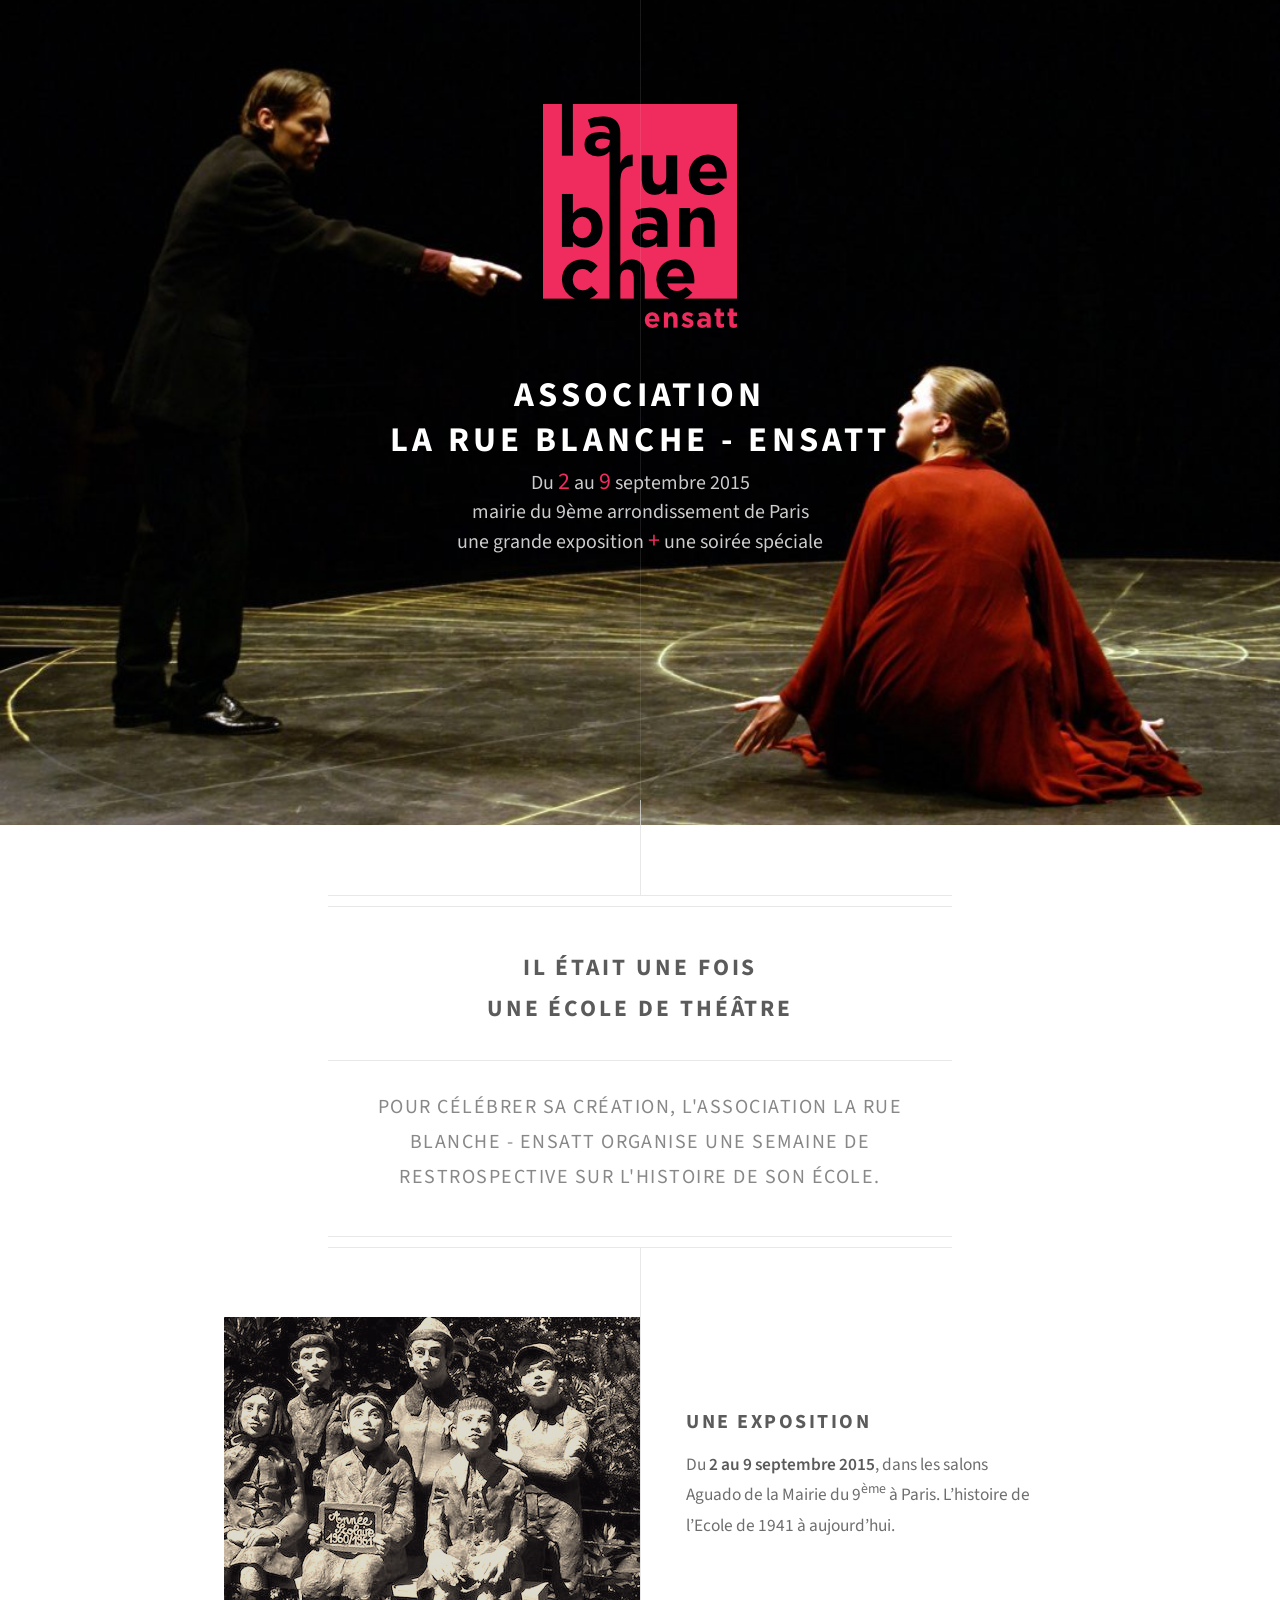
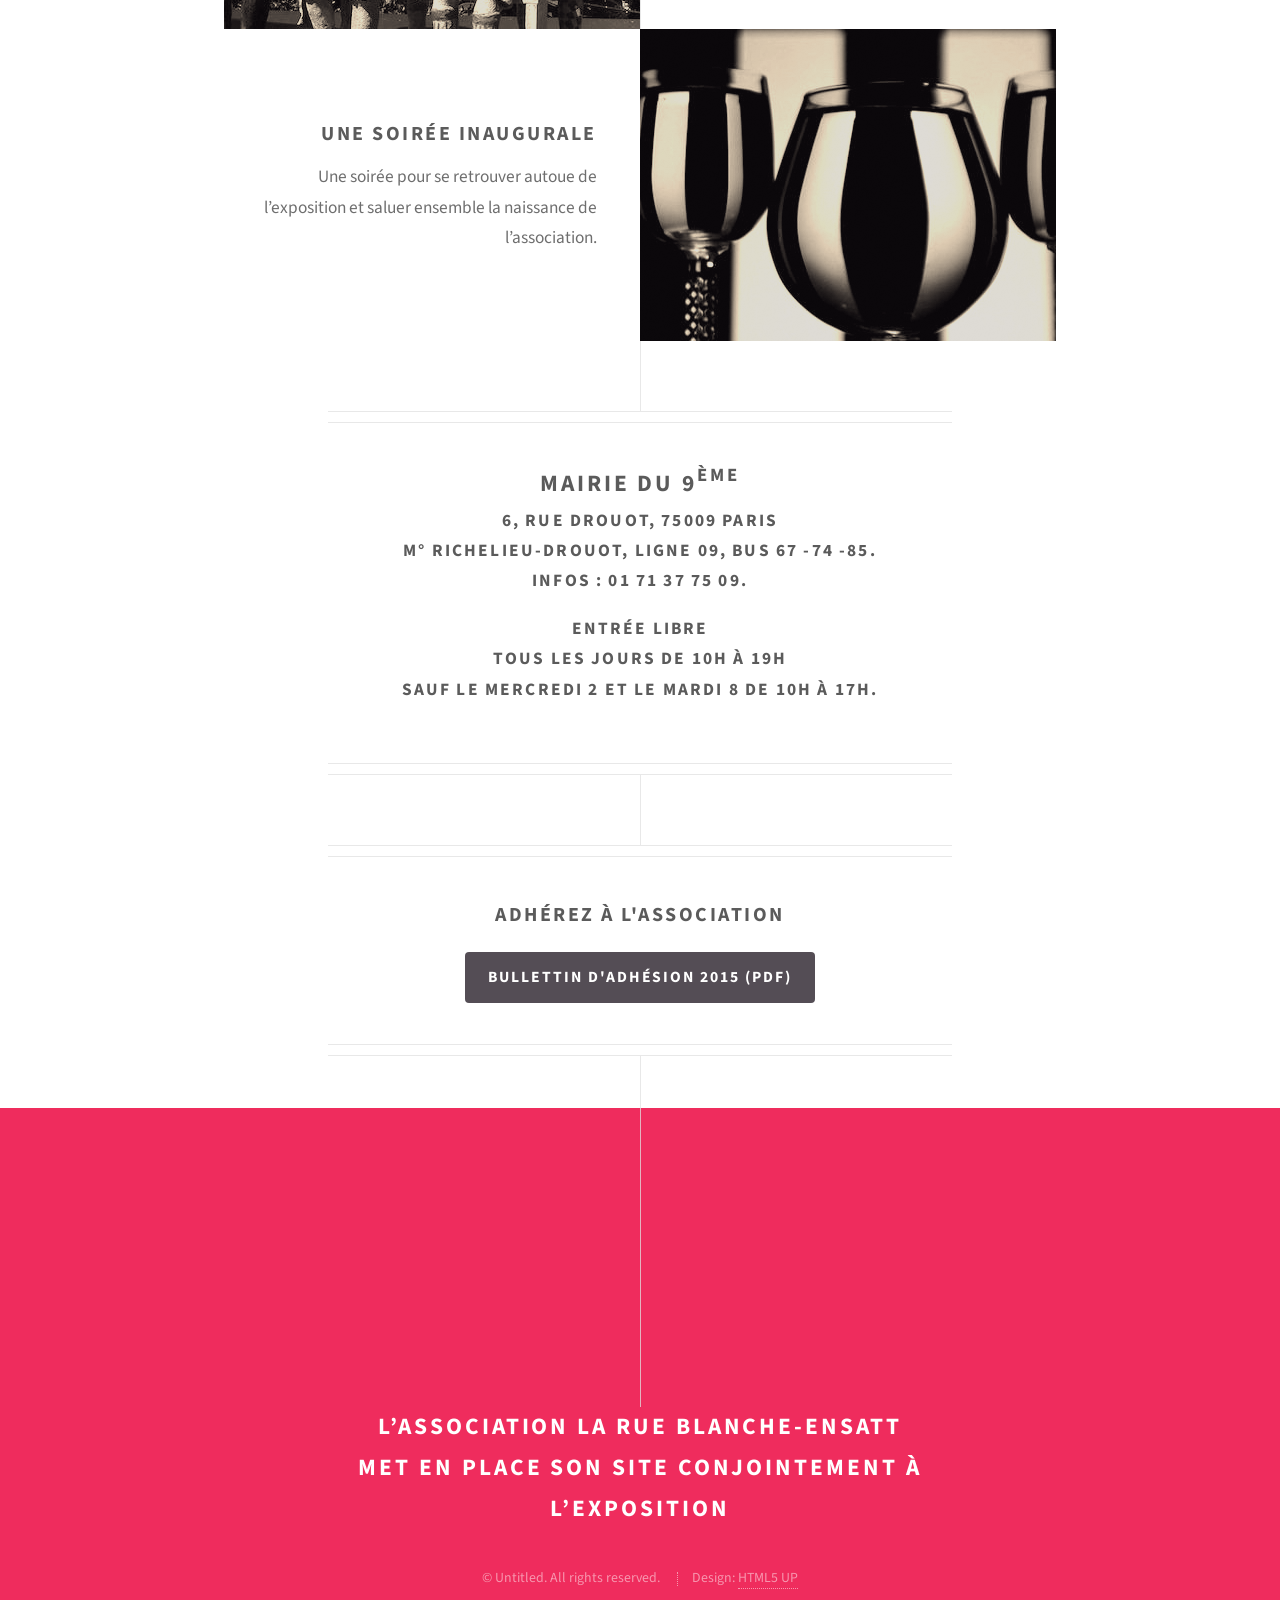
==== commit 42ae2693: "texte" ====
--- a/index.html
+++ b/index.html
@@ -4,12 +4,13 @@
 	html5up.net | @n33co
 	Free for personal and commercial use under the CCA 3.0 license (html5up.net/license)
 -->
-<html>
+<html lang="fr" manifest="manifest.appcache">
 
 <head>
     <title>Association de la rue blanche ENSATT - l'exposition</title>
     <meta charset="utf-8" />
     <meta name="viewport" content="width=device-width, initial-scale=1" />
+    <meta name="description" content="L'association La rue Blanche - ENSATT organise une semaine de restrospective sur l'histoire de son école."/>
     <!--[if lte IE 8]><script src="assets/js/ie/html5shiv.js"></script><![endif]-->
     <link rel="stylesheet" href="assets/css/main.css" />
     <!--[if lte IE 8]><link rel="stylesheet" href="assets/css/ie8.css" /><![endif]-->
@@ -54,21 +55,14 @@
                 <span class="image"><img src="images/classes.jpg" alt="" /></span>
                 <div class="content">
                     <h3>Une exposition</h3>
-                    <p>Du <strong>2 au 9 septembre 2015</strong>, dans les salons Aguado de la Mairie du 9<sup>ème</sup> à Paris.</p>
+                    <p>Du <strong>2 au 9 septembre 2015</strong>, dans les salons Aguado de la Mairie du 9<sup>ème</sup> à Paris. L’histoire de l’Ecole de 1941 à aujourd’hui.</p>
                 </div>
             </section>
             <section class="feature right">
                 <span class="image"><img src="images/verres.jpg" alt="" /></span>
                 <div class="content">
-                    <h3>Une soirée</h3>
-                    <p>Lundi <strong>7 septembre 2015</strong> à partir de 19h ; en partenariat avec France Culture ; une soirée durant laquelle vous pourrez retrouver des <strong>invités mystères</strong>.</p>
-                </div>
-            </section>
-            <section class="feature left">
-                <span class="image"><img src="images/mains.jpg" alt="" /></span>
-                <div class="content">
-                    <h3>Des retrouvailles</h3>
-                    <p>Plein de belles poignées de mains et d'embrassades entre camarades.</p>
+                    <h3>Une soirée inaugurale</h3>
+                    <p>Une soirée pour se retrouver autoue de l’exposition et saluer ensemble la naissance de l’association.</p>
                 </div>
             </section>
         </div>
@@ -247,13 +241,9 @@
     <div id="footer">
         <div class="container 75%">
             <div class="major container 75%">
-                <h2>Grâce à votre soutien
+                <h2>L’association La rue Blanche-ENSATT 
 					<br>
-					L'Association des anciens élèves et professeurs
-					<br>
-					de la rue blanche - ENSATT
-					<br>
-					va mettre en place un site web pour ne pas se perdre de vue
+					met en place son site conjointement à l’exposition
 					</h2>
             </div>
             <!-- 	<header class="major last">
@@ -295,6 +285,16 @@
     <script src="assets/js/util.js"></script> -->
     <!--[if lte IE 8]><script src="assets/js/ie/respond.min.js"></script><![endif]-->
     <!-- <script src="assets/js/main.js"></script> -->
+    <script>
+      (function(i,s,o,g,r,a,m){i['GoogleAnalyticsObject']=r;i[r]=i[r]||function(){
+      (i[r].q=i[r].q||[]).push(arguments)},i[r].l=1*new Date();a=s.createElement(o),
+      m=s.getElementsByTagName(o)[0];a.async=1;a.src=g;m.parentNode.insertBefore(a,m)
+      })(window,document,'script','//www.google-analytics.com/analytics.js','ga');
+
+      ga('create', 'UA-66681108-1', 'auto');
+      ga('send', 'pageview');
+
+    </script>
 </body>
 
 </html>
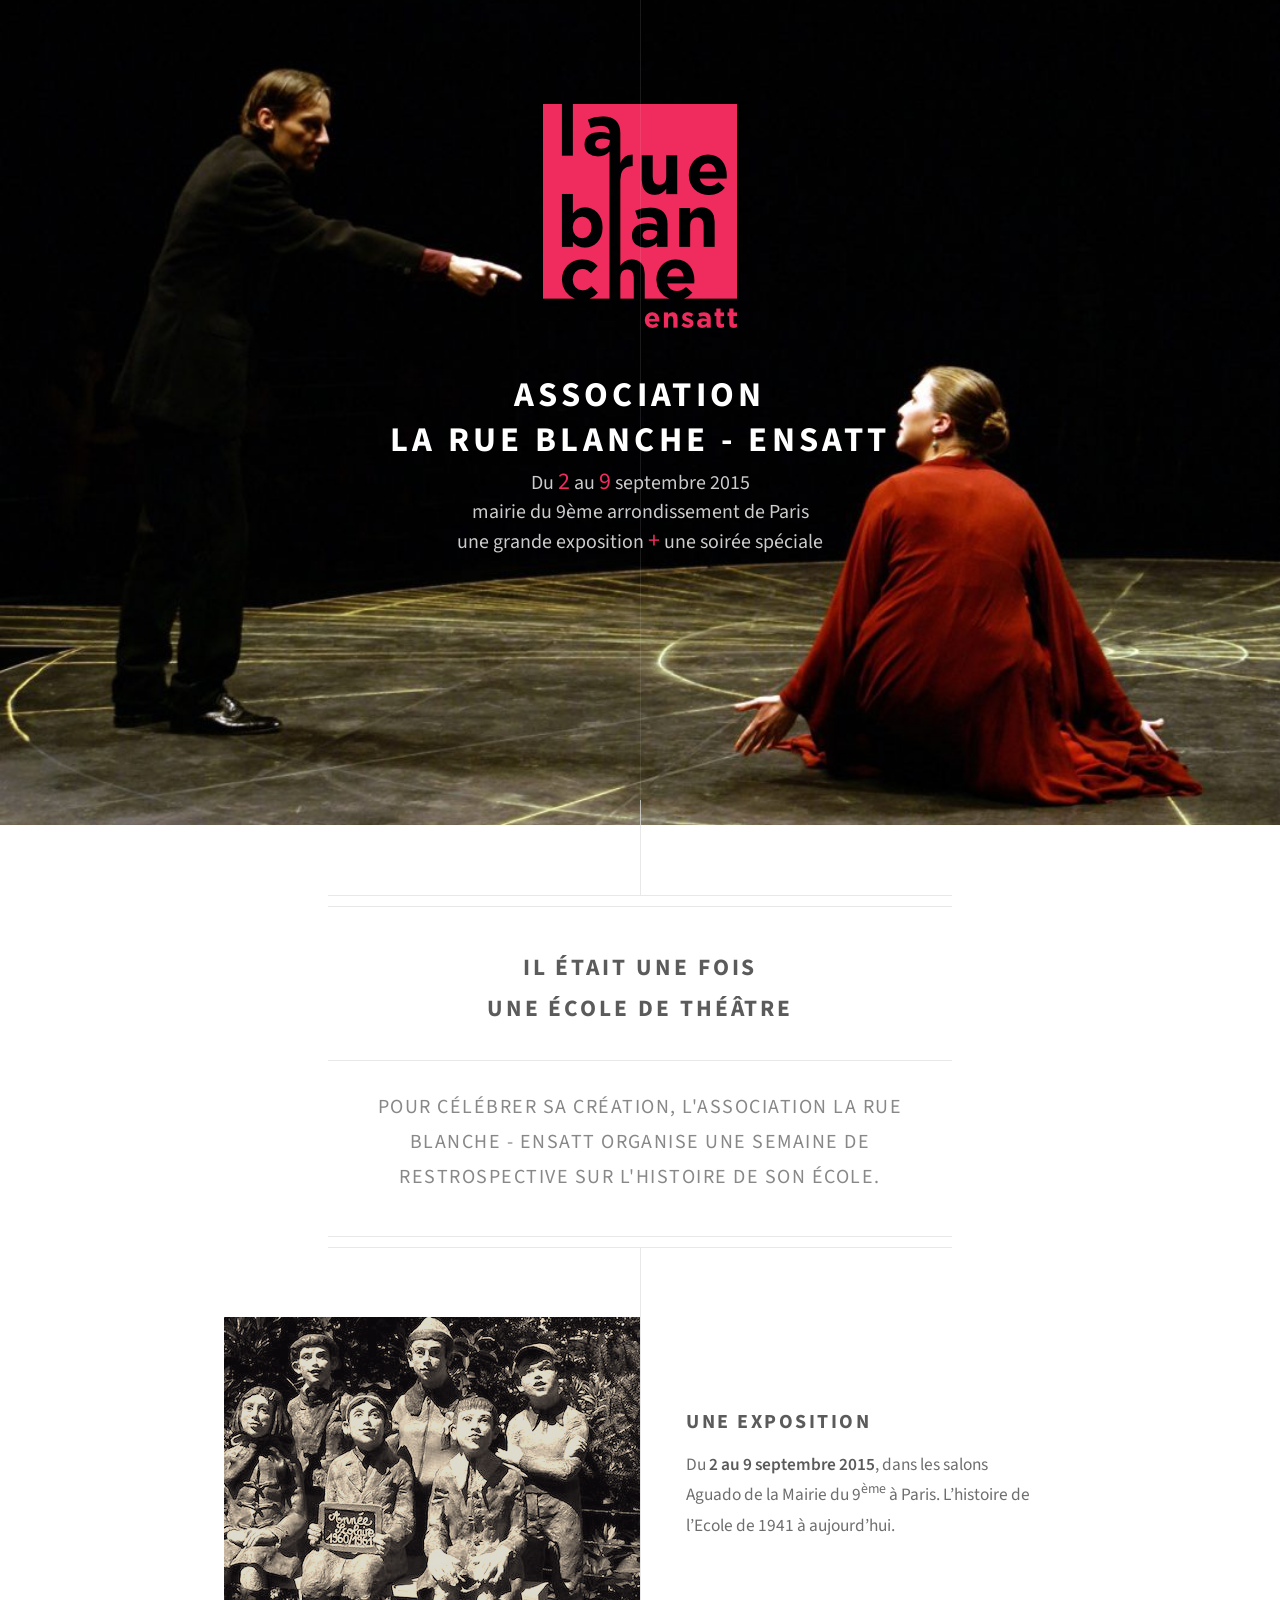
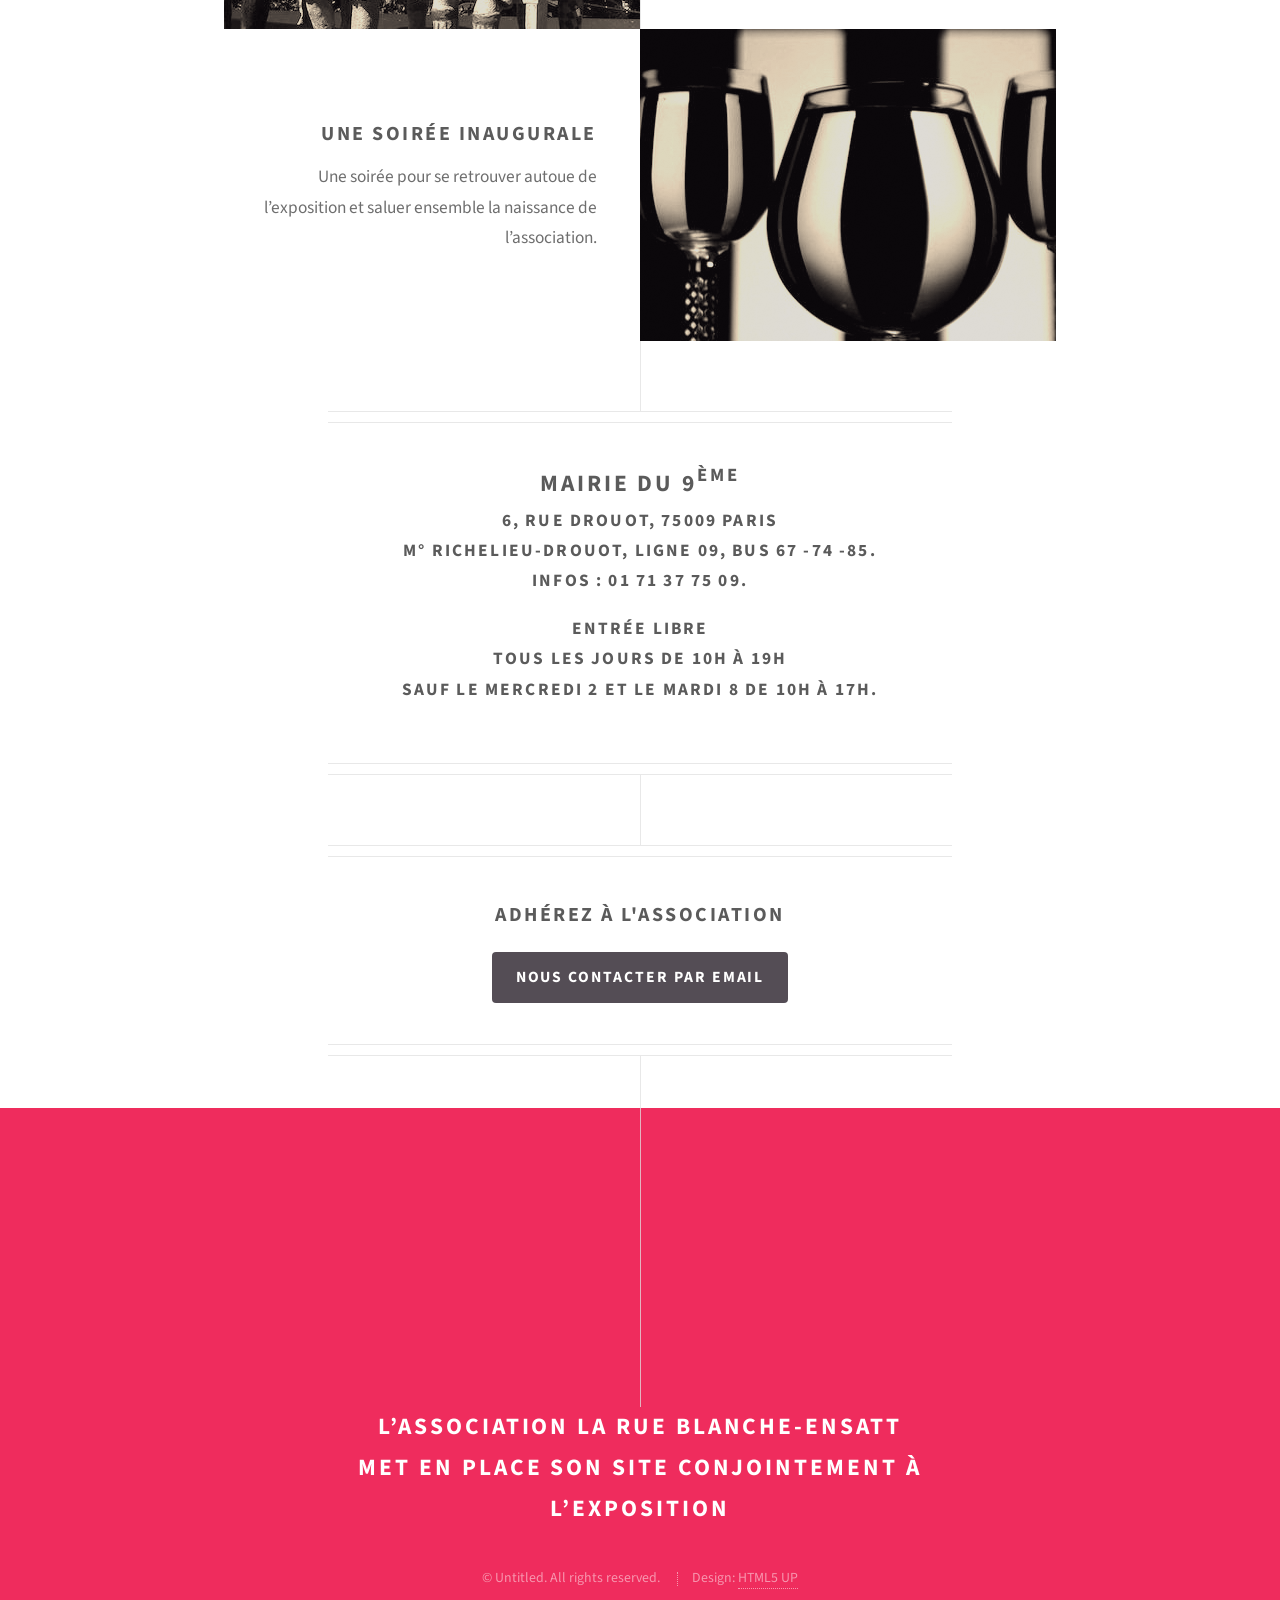
==== commit ed1546f3: "Update index.html" ====
--- a/index.html
+++ b/index.html
@@ -233,7 +233,7 @@
         <footer class="major container 75%">
             <h3>Adhérez à l'association</h3>
             <ul class="actions">
-                <li><a href="/documents/bulletin-adhesion-lrb-ensat-2015.pdf" class="button">Bullettin d'adhésion 2015 (pdf)</a></li>
+                <li><a href="/documents/bulletin-adhesion-lrb-ensat-2015.pdf" class="button">NOUS CONTACTER PAR EMAIL</a></li>
             </ul>
         </footer>
     </div>
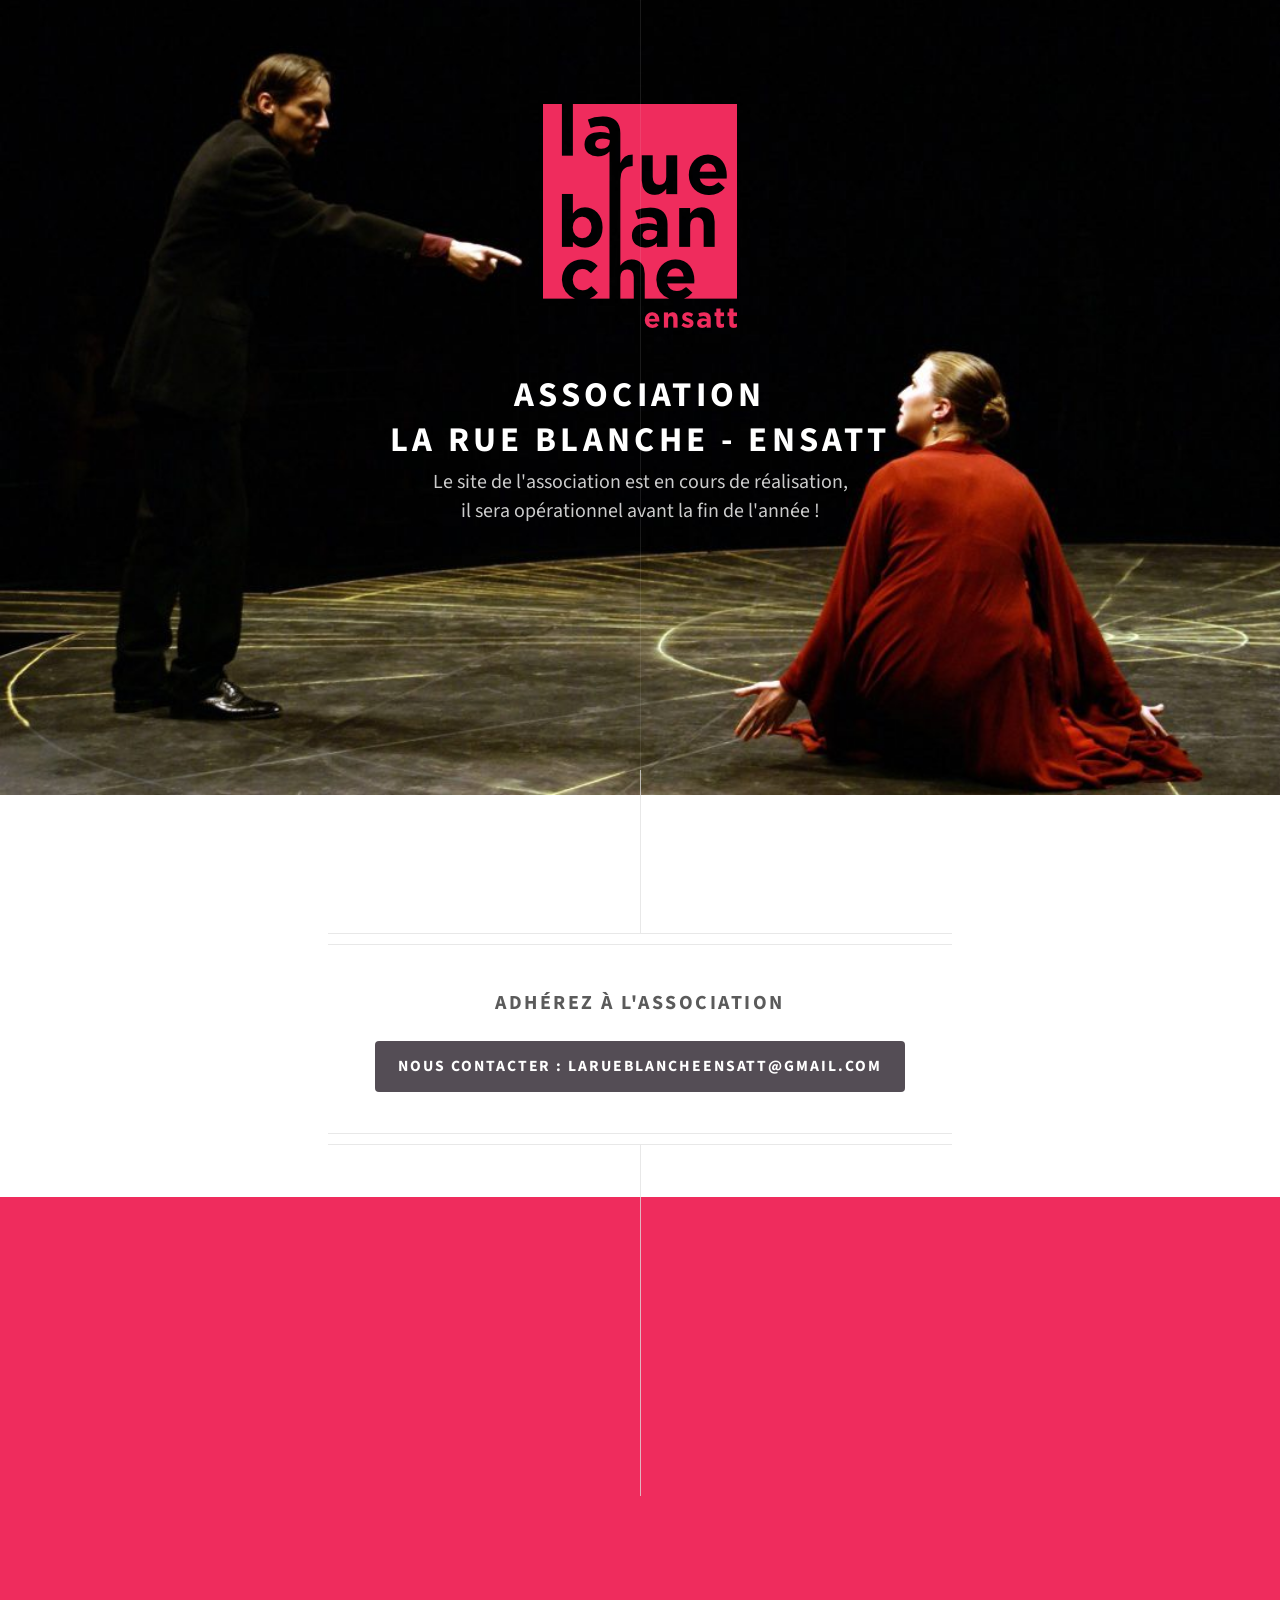
==== commit 5bcf6572: "Update index.html" ====
--- a/index.html
+++ b/index.html
@@ -10,7 +10,7 @@
     <title>Association de la rue blanche ENSATT - l'exposition</title>
     <meta charset="utf-8" />
     <meta name="viewport" content="width=device-width, initial-scale=1" />
-    <meta name="description" content="L'association La rue Blanche - ENSATT organise une semaine de restrospective sur l'histoire de son école."/>
+    <meta name="description" content="Le site de l'association de La rue Blanche - ENSATT est en cours de réalisation."/>
     <!--[if lte IE 8]><script src="assets/js/ie/html5shiv.js"></script><![endif]-->
     <link rel="stylesheet" href="assets/css/main.css" />
     <!--[if lte IE 8]><link rel="stylesheet" href="assets/css/ie8.css" /><![endif]-->
@@ -38,40 +38,15 @@
     <div id="header">
         <img src="img/logo-rue-blanche-ensatt.png" alt="Logo la rue blanche Ensatt">
         <h1>Association<br> La rue blanche - ENSATT</h1>
-        <p>Du <span class="color">2</span> au <span class="color">9</span> septembre 2015
-            <br> mairie du 9ème arrondissement de Paris
-            <br> une grande exposition <span class="color">+</span> une soirée spéciale</p>
+        <p>Le site de l'association est en cours de réalisation, 
+            <br>il sera opérationnel avant la fin de l'année !</p>
         <br>
         <br>
     </div>
     <!-- Main -->
     <div id="main">
-        <header class="major container 75%">
-            <h2>Il était une fois<br> une école de théâtre</h2>
-            <p>Pour célébrer sa création, l'association La rue Blanche - ENSATT organise une semaine de restrospective sur l'histoire de son école.</p>
-        </header>
         <div class="box alt container">
-            <section class="feature left">
-                <span class="image"><img src="images/classes.jpg" alt="" /></span>
-                <div class="content">
-                    <h3>Une exposition</h3>
-                    <p>Du <strong>2 au 9 septembre 2015</strong>, dans les salons Aguado de la Mairie du 9<sup>ème</sup> à Paris. L’histoire de l’Ecole de 1941 à aujourd’hui.</p>
-                </div>
-            </section>
-            <section class="feature right">
-                <span class="image"><img src="images/verres.jpg" alt="" /></span>
-                <div class="content">
-                    <h3>Une soirée inaugurale</h3>
-                    <p>Une soirée pour se retrouver autoue de l’exposition et saluer ensemble la naissance de l’association.</p>
-                </div>
-            </section>
         </div>
-        <header class="major container 75%">
-            <h2>Mairie du 9<sup>ème</sup></h2>
-            <h6>6, rue Drouot, 75009 Paris<br>M° Richelieu-Drouot, Ligne 09, Bus 67 -74 -85.<br>Infos : 01 71 37 75 09.
-					</h6>
-            <h6>Entrée libre<br>Tous les jours de 10h à 19h<br>Sauf le mercredi 2 et le mardi 8 de 10h à 17h.</h6>
-        </header>
         <!-- 				<div class="major container 75%">
 					<h2>Avec votre soutien
 					<br>
@@ -233,19 +208,13 @@
         <footer class="major container 75%">
             <h3>Adhérez à l'association</h3>
             <ul class="actions">
-                <li><a href="/documents/bulletin-adhesion-lrb-ensat-2015.pdf" class="button">NOUS CONTACTER PAR EMAIL</a></li>
+                <li><a href="mailto:larueblanche@gmail.com" class="button">NOUS CONTACTER : larueblancheensatt@gmail.com</a></li>
             </ul>
         </footer>
     </div>
     <!-- Footer -->
     <div id="footer">
         <div class="container 75%">
-            <div class="major container 75%">
-                <h2>L’association La rue Blanche-ENSATT 
-					<br>
-					met en place son site conjointement à l’exposition
-					</h2>
-            </div>
             <!-- 	<header class="major last">
 						<h2>Inscription à la newsletter</h2>
 					</header>
@@ -273,10 +242,6 @@
 						<li><a href="#" class="icon fa-instagram"><span class="label">Instagram</span></a></li>
 						<li><a href="#" class="icon fa-github"><span class="label">Github</span></a></li>
 					</ul> -->
-            <ul class="copyright">
-                <li>&copy; Untitled. All rights reserved.</li>
-                <li>Design: <a href="http://html5up.net">HTML5 UP</a></li>
-            </ul>
         </div>
     </div>
     <!-- Scripts -->
